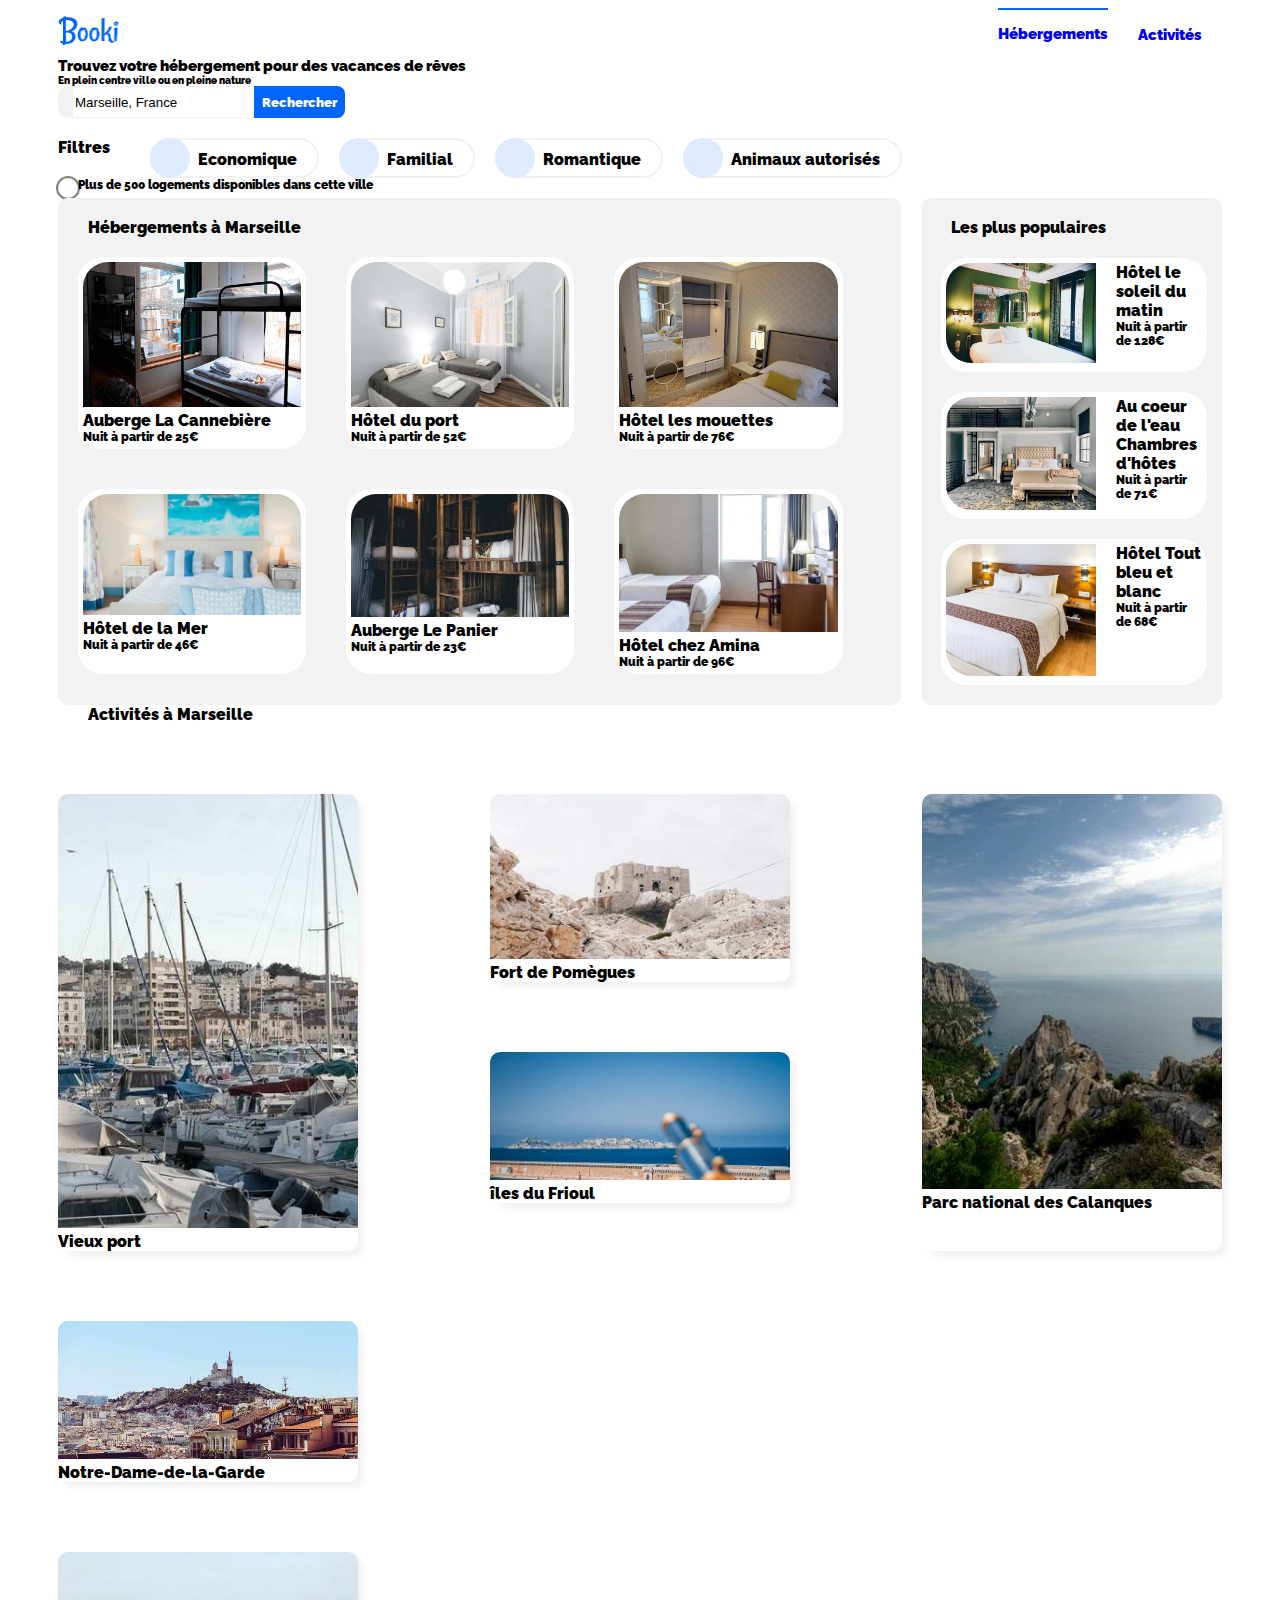
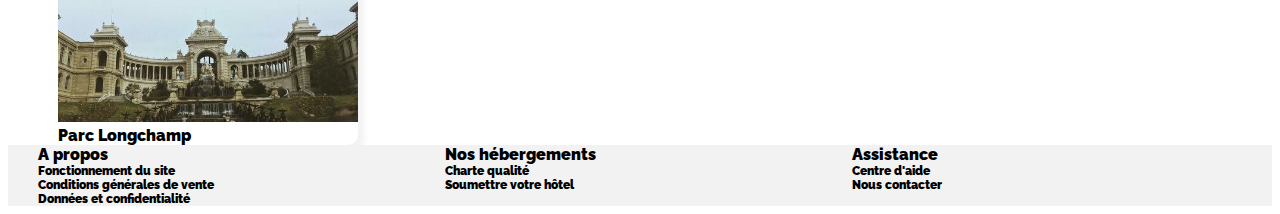
==== index.html @ ff0e2760 ":construction:" ====
<!DOCTYPE html>
<html>

<head>
    <meta name="viewport" content="width=device-width, initial-scale=1.0">

    <meta charset="utf-8" />
    <link rel="stylesheet" href="style.css" />
    <link rel="stylesheet" href="https://cdnjs.cloudflare.com/ajax/libs/font-awesome/6.1.1/css/all.min.css"
        integrity="sha512-KfkfwYDsLkIlwQp6LFnl8zNdLGxu9YAA1QvwINks4PhcElQSvqcyVLLD9aMhXd13uQjoXtEKNosOWaZqXgel0g=="
        crossorigin="anonymous" referrerpolicy="no-referrer" />
    <title>Projet Booki</title>
</head>

<body>
    <div class="sans-footer">
        <header>
            <div class="menu-1">
                <div class="logo-booki">
                    <img class="Logo" src="images/Booki.png" alt="Logo" />
                </div>
                <div class="sous-menu-1">
                    <div class="Hébergements">
                        <a class="Hébergement" href="index.html#ancre">Hébergements</a>
                    </div>
                    <div class="Activités">
                        <a class="Activité" href="index.html#ancre2">Activités</a>
                    </div>
                </div>
            </div>
            <div class="Menu-2">
                <p class="P1-Menu2">Trouvez votre hébergement pour des vacances de rêves</p>
                <p class="P2-Menu2">En plein centre ville ou en pleine nature</p>
            </div>
            <form class="menu-3" method="post">
                <i class="fa-solid fa-location-dot"></i>
                <input type="text" value="Marseille, France" />
                <input type="submit" value="Rechercher" />
            </form>
            <form class="menu-3bis" method="post">
                <i class="fa-solid fa-location-dot"></i>
                <input type="text" value="Marseille, France" />
                <i class="fa-solid fa-magnifying-glass"></i>
            </form>
            <div class="menu-4">
                <p class="menu-filtre">Filtres</p>
                <div class="les-filtres">
                <div class="filter">
                    <div class="icon">
                        <i class="fa-solid fa-money-bill-wave icone"></i>
                    </div>
                    <p class="Filtre">Economique</p>
                </div>
                <div class="filter">
                    <div class="icon">
                        <i class="fa-solid fa-child-reaching icone"></i>
                    </div>
                    <p class="Filtre">Familial</p>
                </div>
                <div class="filter">
                    <div class="icon">
                        <i class="fa-solid fa-heart icone"></i>
                    </div>
                    <p class="Filtre">Romantique</p>
                </div>
                <div class="filter">
                    <div class="icon">
                        <i class="fa-solid fa-dog icone"></i>
                    </div>
                    <p class="Filtre">Animaux autorisés</p>
                </div>
                </div>
            </div>
            <div class="menu-5">
                <i class="fa-solid fa-info"></i>
                <p>Plus de 500 logements disponibles dans cette ville</p>
            </div>
        </header>
        <section class="section-1">
            <div class="Hébergements-à-Marseille" id="ancre">
                <p class="titre-hebergement">Hébergements à Marseille</p>
                <div class="section-hotel">
                    <div class="hotel">
                        <img class="photo-hotel" src="images/marcus-loke-WQJvWU_HZFo-unsplash.jpg"
                            alt="Photo la cannebière">
                        <p>Auberge La Cannebière</p>
                        <p class="nuit">Nuit à partir de 25€</p>
                        <div class="étoiles">
                            <i class="fa-solid fa-star"></i>
                            <i class="fa-solid fa-star"></i>
                            <i class="fa-solid fa-star"></i>
                            <i class="fa-solid fa-star"></i>
                            <i class="fa-solid fa-star etoile-vide"></i>
                        </div>
                    </div>
                    <div class="hotel">
                        <img class="photo-hotel" src="images/fred-kleber-gTbaxaVLvsg-unsplash.jpg" alt="Photo du port">
                        <p>Hôtel du port</p>
                        <p class="nuit">Nuit à partir de 52€</p>
                        <div class="étoiles">
                            <i class="fa-solid fa-star"></i>
                            <i class="fa-solid fa-star"></i>
                            <i class="fa-solid fa-star"></i>
                            <i class="fa-solid fa-star"></i>
                            <i class="fa-solid fa-star"></i>
                        </div>
                    </div>
                    <div class="hotel">
                        <img class="photo-hotel" src="images/reisetopia-B8WIgxA_PFU-unsplash.jpg"
                            alt="Photo les mouettes">
                        <p>Hôtel les mouettes</p>
                        <p class="nuit">Nuit à partir de 76€</p>
                        <div class="étoiles">
                            <i class="fa-solid fa-star"></i>
                            <i class="fa-solid fa-star"></i>
                            <i class="fa-solid fa-star"></i>
                            <i class="fa-solid fa-star"></i>
                            <i class="fa-solid fa-star etoile-vide"></i>
                        </div>
                    </div>
                    <div class="hotel">
                        <img class="photo-hotel" src="images/annie-spratt-Eg1qcIitAuA-unsplash.jpg"
                            alt="Photo de la mer">
                        <p>Hôtel de la Mer</p>
                        <p class="nuit">Nuit à partir de 46€</p>
                        <div class="étoiles">
                            <i class="fa-solid fa-star"></i>
                            <i class="fa-solid fa-star"></i>
                            <i class="fa-solid fa-star"></i>
                            <i class="fa-solid fa-star etoile-vide"></i>
                            <i class="fa-solid fa-star etoile-vide"></i>
                        </div>
                    </div>
                    <div class="hotel">
                        <img class="photo-hotel" src="images/nicate-lee-kT-ZyaiwBe0-unsplash.jpg" alt="Photo Le panier">
                        <p>Auberge Le Panier</p>
                        <p class="nuit">Nuit à partir de 23€</p>
                        <div class="étoiles">
                            <i class="fa-solid fa-star"></i>
                            <i class="fa-solid fa-star"></i>
                            <i class="fa-solid fa-star"></i>
                            <i class="fa-solid fa-star"></i>
                            <i class="fa-solid fa-star etoile-vide"></i>
                        </div>
                    </div>
                    <fdiv class="hotel">
                        <img class="photo-hotel" src="images/febrian-zakaria-M6S1WvfW68A-unsplash.jpg"
                            alt="Photo chez Amina">
                        <p>Hôtel chez Amina</p>
                        <p class="nuit">Nuit à partir de 96€</p>
                        <div class="étoiles">
                            <i class="fa-solid fa-star"></i>
                            <i class="fa-solid fa-star"></i>
                            <i class="fa-solid fa-star"></i>
                            <i class="fa-solid fa-star"></i>
                            <i class="fa-solid fa-star"></i>
                        </div>
                </div>
            </div>

            <div class="Les-plus-populaires">
                <div class="texte-populaire-titre">
                    <p>Les plus populaires</p>
                    <i class="fa-solid fa-star texte"></i>
                </div>
                <div class="section-populaire">
                    <div class="hotel-populaire">
                        <div class="image-populaire">
                            <img class="photo-hotel-populaire" src="images/emile-guillemot-Bj_rcSC5XfE-unsplash.jpg"
                                alt="Photo le soleil du matin">
                        </div>
                        <div class="texte-populaire">
                            <p>Hôtel le soleil du matin</p>
                            <p class="nuit">Nuit à partir de 128€</p>
                            <div class="étoiles">
                                <i class="fa-solid fa-star"></i>
                                <i class="fa-solid fa-star"></i>
                                <i class="fa-solid fa-star"></i>
                                <i class="fa-solid fa-star"></i>
                                <i class="fa-solid fa-star"></i>
                            </div>
                        </div>
                    </div>
                    <div class="hotel-populaire">
                        <div class="image-populaire">
                            <img class="photo-hotel-populaire" src="images/aw-creative-VGs8z60yT2c-unsplash.jpg"
                                alt="Photo Au coeur de l'eau">
                        </div>
                        <div class="texte-populaire">
                            <p>Au coeur de l'eau <br /> Chambres d'hôtes</p>
                            <p class="nuit">Nuit à partir de 71€</p>
                            <div class="étoiles">
                                <i class="fa-solid fa-star"></i>
                                <i class="fa-solid fa-star"></i>
                                <i class="fa-solid fa-star"></i>
                                <i class="fa-solid fa-star"></i>
                                <i class="fa-solid fa-star etoile-vide"></i>
                            </div>
                        </div>
                    </div>
                    <div class="hotel-populaire">
                        <div class="image-populaire">
                            <img class="photo-hotel-populaire" src="images/febrian-zakaria-sjvU0THccQA-unsplash.jpg"
                                alt="Photo Tout bleu et blanc">
                        </div>
                        <div class="texte-populaire">
                            <p>Hôtel Tout bleu et blanc</p>
                            <p class="nuit">Nuit à partir de 68€</p>
                            <div class="étoiles">
                                <i class="fa-solid fa-star"></i>
                                <i class="fa-solid fa-star"></i>
                                <i class="fa-solid fa-star"></i>
                                <i class="fa-solid fa-star"></i>
                                <i class="fa-solid fa-star etoile-vide"></i>
                            </div>
                        </div>
                    </div>
                </div>
            </div>
        </section>
        <section>
            <div class="Activités-à-Marseille" id="ancre2">
                <p class="texte-activité">Activités à Marseille</p>
                <div class="container-cards">
                    <div class="Photo-activité">
                        <div class="no-version-mobile">
                        <img class="photo-activité-Marseille" src="images/reno-laithienne-QUgJhdY5Fyk-unsplash (1).jpg"
                            alt="Photo vieux port">
                        <p>Vieux port</p>
                    </div>
                    </div>
                    <div class="version-mobile">
                        <img class="photo-activité-Marseille" src="images/reno-laithienne-QUgJhdY5Fyk-unsplash rogné.jpg"
                            alt="Photo vieux port">
                        <p>Vieux port</p>
                    </div>
                    <div class="test">
                        <div class="Photo-activité">
                            <img class="photo-activité-Marseille" src="images/paul-hermann-QFTrLdQIRhI-unsplash.jpg"
                                alt="Photo fort de Pomègues">
                            <p>Fort de Pomègues</p>
                        </div>
                        <div class="Photo-activité">
                            <img class="photo-activité-Marseille" src="images/kevin-hikari-rV_Qd1l-VXg-unsplash.jpg"
                                alt="Photo îles du Frioul">
                            <p>îles du Frioul</p>
                        </div>
                    </div>
                    <div class="Photo-activité">
                        <div class="no-version-mobile">
                        <img class="photo-activité-Marseille" src="images/kilyan-sockalingum-NR8-cBCN3aI-unsplash.jpg"
                            alt="Photo Parc national des Calanques">
                        <p>Parc national des Calanques</p>
                    </div>
                    </div>
                    <div class="version-mobile">
                        <img class="photo-activité-Marseille" src="images/kilyan-sockalingum-NR8-cBCN3aI-unsplash rogné.jpg"
                            alt="Photo Parc national des Calanques">
                        <p>Parc national des Calanques</p>
                    </div>
                    <div class="test">
                        <div class="Photo-activité">
                            <img class="photo-activité-Marseille" src="images/florian-wehde-xW9e8gdotxI-unsplash.jpg"
                                alt="Photo Parc Notre dame de la garde">
                            <p>Notre-Dame-de-la-Garde</p>
                        </div>
                        <div class="Photo-activité">
                            <img class="photo-activité-Marseille" src="images/lena-paulin-wH2-EJoDcV0-unsplash.jpg"
                                alt="Photo Parc Longchamp">
                            <p>Parc Longchamp</p>
                        </div>
                    </div>
                </div>
            </div>
        </section>
    </div>
    <footer>
        <div class="à-propos">
            <p class="titre-footer">A propos</p>
            <p class="p-footer">Fonctionnement du site</p>
            <p class="p-footer">Conditions générales de vente</p>
            <p class="p-footer">Données et confidentialité</p>
        </div>
        <div class="Nos-hébergements">
            <p class="titre-footer">Nos hébergements</p>
            <p class="p-footer">Charte qualité</p>
            <p class="p-footer">Soumettre votre hôtel</p>
        </div>
        <div class="Assistance">
            <p class="titre-footer">Assistance</p>
            <p class="p-footer">Centre d'aide</p>
            <p class="p-footer">Nous contacter</p>
        </div>
    </footer>
</body>

</html>
---- style.css ----
@font-face {
    font-family: 'Raleway-Black';
    src: url('fonts/Raleway-Black.ttf');
}

p {
    font-family: 'Raleway-Black';
    margin: 0;
}

a {
    font-family: 'Raleway-Black';
}

body {
    width: auto;
}
.sans-footer
{
    margin-left: 50px;
    margin-right: 50px;
}

.menu-1 {
    display: flex;
    justify-content: space-between;
}
.sous-menu-1
{
    display: flex;
    justify-content: space-between;
}

.Logo {
    width: 95px;
    height: 45px;
}

.Activités {
    font-size: 15px;
    padding-top: 18px;
    margin-right: 20px;
    text-decoration: none;
}
.Activité {
    text-decoration: none;
}

.Activités:hover {

    border-top: 2px #0065FC solid;
}

.Hébergements {
    font-size: 15px;
    color: #0065FC;
    padding-top: 15px;
    border-top: 2px #0065FC solid;
    margin-right: 30px;
    text-decoration: none;
}
.Hébergement {
    text-decoration: none;
}
.P1-Menu2 {
    font-size: 15px;
}

.P2-Menu2 {
    font-size: 10px;
}

.menu-3 {
    display: flex;
    max-width: 450px;
    margin-bottom: 20px;
}

.menu-3 input[type=submit] {
    font-family: 'Raleway-Black';
    background-color: #0065FC;
    border-bottom-right-radius: 8px;
    border-top-right-radius: 8px;
    border: none;
    padding: 0.5rem;
    color: white;
}

.menu-3 input[type=text] {
    border-left: none;
    border-right: none;
    border-top: 1px solid #F2F2F2;
    border-bottom: 1px solid #F2F2F2;
}

.menu-3 input[type=text]:focus-visible {
    outline: none;
}

.menu-3bis {
    display: none;
}

.fa-solid.fa-location-dot {
    background-color: #F2F2F2;
    padding: 3px;
    padding-top: 8px;
    padding-left: 10px;
    padding-right: 5px;
    border-top-left-radius: 10px;
    border-bottom-left-radius: 10px;
}

.fa-solid.fa-circle-info {
    padding-top: 8px;
    padding-right: 5px;
}

.menu-4 {
    display: flex;
}
.les-filtres {
    display: flex;
}
.fa-solid.icone {
    background-color: #DEEBFF;
    color: #0065FC;
}

.filter{
    display : flex;
    margin-left: 20px;
    padding-right: 10px;
    border-radius: 30px;
    border: 2px #F2F2F2 solid;
    height: 36px;
}
.icon {
    display: flex;
    background-color: #DEEBFF;
    border-radius: 100%;
    width: 40px;
    height: 40px;
    justify-content: center;
    align-items: center;
    margin: -2px;
}

.filter > p {
    padding: 10px;

}

.filter:hover {
    background-color: #F2F2F2;
}

.menu-filtre {
    margin-right: 20px;
}

.menu-5 {
    display: flex;
    font-size: 12px;
}
.fa-solid.fa-info
{
    display: flex;
    background-color: white;
    border-radius: 100%;
    width: 20px;
    height: 20px;
    justify-content: center;
    align-items: center;
    margin: -2px;
    color: #0065FC;
    border : 2px grey solid;
}
.section-1 {
    display: flex;
    flex-wrap: nowrap;
}

.Hébergements-à-Marseille {
    border-radius: 10px;
    margin-right: 20px;
    background-color: #F2F2F2;
    
}

.titre-hebergement {
    padding-left: 30px;
    padding-top: 20px;
}

.Les-plus-populaires {
    border-radius: 10px;
    background-color: #F2F2F2;
    

}

.hotel {
    border-radius: 25px;
    background-color: white;
    margin: 20px;
    padding: 5px;
    width: calc(33% - 60px);
}

.hotel:active {
    background-color: #0065FC;
}

.photo-hotel {
    width: 100%;
    border-top-left-radius: 25px;
    border-top-right-radius: 25px;
}

.photo-hotel-populaire {
    width: 150px;
    margin-right: 20px;
    border-top-left-radius: 25px;
    border-bottom-left-radius: 25px;
}

.fa-solid.fa-star.texte {
    color: black;
    margin-left: 100px;
    margin-top: 20px;
}

.texte-populaire-titre {
    display: flex;
    margin-left: 30px;
    margin-top: 20px;

}

.nuit {
    font-size: 12px;
}

.étoiles {
    display: flex;
}

.Logo-étoile {
    height: 15px;
}

.section-hotel {
    display: flex;
    flex-wrap: wrap;
}

.hotel-populaire {
    display: flex;
    border-radius: 25px;
    background-color: white;
    margin: 20px;
    padding: 5px;
    width: 85%;
}

.hotel-populaire:active {
    background-color: #0065FC;
}

.Photo-activité {
    border-radius: 10px;
    background-color: white;
    max-width: 300px;
    box-shadow: 6px 6px 6px #F2F2F2;
    margin-top: 70px;
}

.container-cards {
    display: flex;
    flex-wrap: wrap;
    justify-content: space-between;
}

.test {
    display: flex;
    flex-direction: column;
}

.Photo-activité:active {
    background-color: #0065FC;
}

.photo-activité-Marseille {
    max-width: 300px;
    border-top-left-radius: 10px;
    border-top-right-radius: 10px;
}

.texte-activité {
    margin-left: 30px;
}
.version-mobile {
    display: none;
}
footer {
    padding-left: 30px;
    display: flex;
    background-color: #F2F2F2;
}

.à-propos {
    width: 33%;
}

.Nos-hébergements {
    width: 33%;
}

.Assistance {
    width: 33%;
}

.p-footer {
    font-size: 12px;
}

.fa-solid.fa-star {
    color: #0065FC;
}

.fa-solid.fa-star.etoile-vide {
    color: #F2F2F2;
}

@media screen and (max-width: 800px) {
    .menu-1 {
        display: flex;
        flex-wrap: wrap;
    }

    .menu-3 {
        display: none;
    }

    .menu-3bis {
        display: flex;
        max-width: 450px;
    }
    .hotel {
        width: 80%;
    }

    .fa-solid.fa-magnifying-glass {
        background-color: #0065FC;
        color: white;
        padding: 10px;
        border-top-right-radius: 5px;
        border-bottom-right-radius: 5px;
        height: 15px;
    }
    .menu-3bis input[type=submit] {
        font-family: 'Raleway-Black';
        background-color: #0065FC;
        border-bottom-right-radius: 8px;
        border-top-right-radius: 8px;
        border: none;
        padding: 0.5rem;
        color: white;
    }
    
    .menu-3bis input[type=text] {
        border-left: none;
        border-right: none;
        border-top: 1px solid #F2F2F2;
        border-bottom: 1px solid #F2F2F2;
    }
    
    .menu-3bis input[type=text]:focus-visible {
        outline: none;
    }
    .menu-3bis {
        margin-left: 50px;
    }
    .menu-4 {
        display: flex;
        flex-wrap: wrap;
    }

    .section-1 {
        display: flex;
        flex-wrap: wrap;
        flex-direction: column-reverse;
    }
    .section-hotel {
        display: flex;
        flex-direction: column;
        flex-wrap: wrap;
    }

    .Activités-à-Marseille {
        display: flex;
        flex-direction: column;
    }

    .photo-activité-Marseille {
        width: 100%
        
    }
    .sans-footer {
        margin: 0;
    }
    .Activités {
        font-size: 15px;
        padding-top: 18px;
        border-bottom: #F2F2F2 solid;
        text-decoration: none;
    }
    
    .Activités:hover {
    
        border-bottom: solid;
        border-top: none;
    }
    
    .Hébergements {
        font-size: 15px;
        color: #0065FC;
        padding-top: 15px;
        border-top: none;
        border-bottom: solid;
        text-decoration: none;
        
    }
    .sous-menu-1
    {
        display: flex;
        justify-content: space-between;
    }
    .logo-booki {
        margin-left: calc(50% - 47px);
    }
    .P1-Menu2 {
        margin-top: 15px;
    }
    .P2-Menu2 {
        margin-top: 10px;
        margin-bottom: 10px;
    }
    .menu-4 {
        display: flex;
        flex-direction: column;
    }
    .les-filtres {
        display: flex;
        flex-wrap: wrap;
    }
    footer {
        display: flex;
        flex-direction: column;
    }
    .p-footer {
        margin: 10px;
    }
    .menu-5 {
        margin-top: 10px;
        margin-bottom: 10px;
    }
    .version-mobile {
        display: flex;
        max-width: 300px;
        border-top-left-radius: 10px;
        border-top-right-radius: 10px;
        border-radius: 10px;
        background-color: white;
        max-width: 300px;
        box-shadow: 6px 6px 6px #F2F2F2;
        margin-top: 70px;
    }
    .container-cards {
        display: flex;
        flex-wrap: wrap;
        justify-content: space-between;
    }
    .no-version-mobile {
        display: none;
    }
}
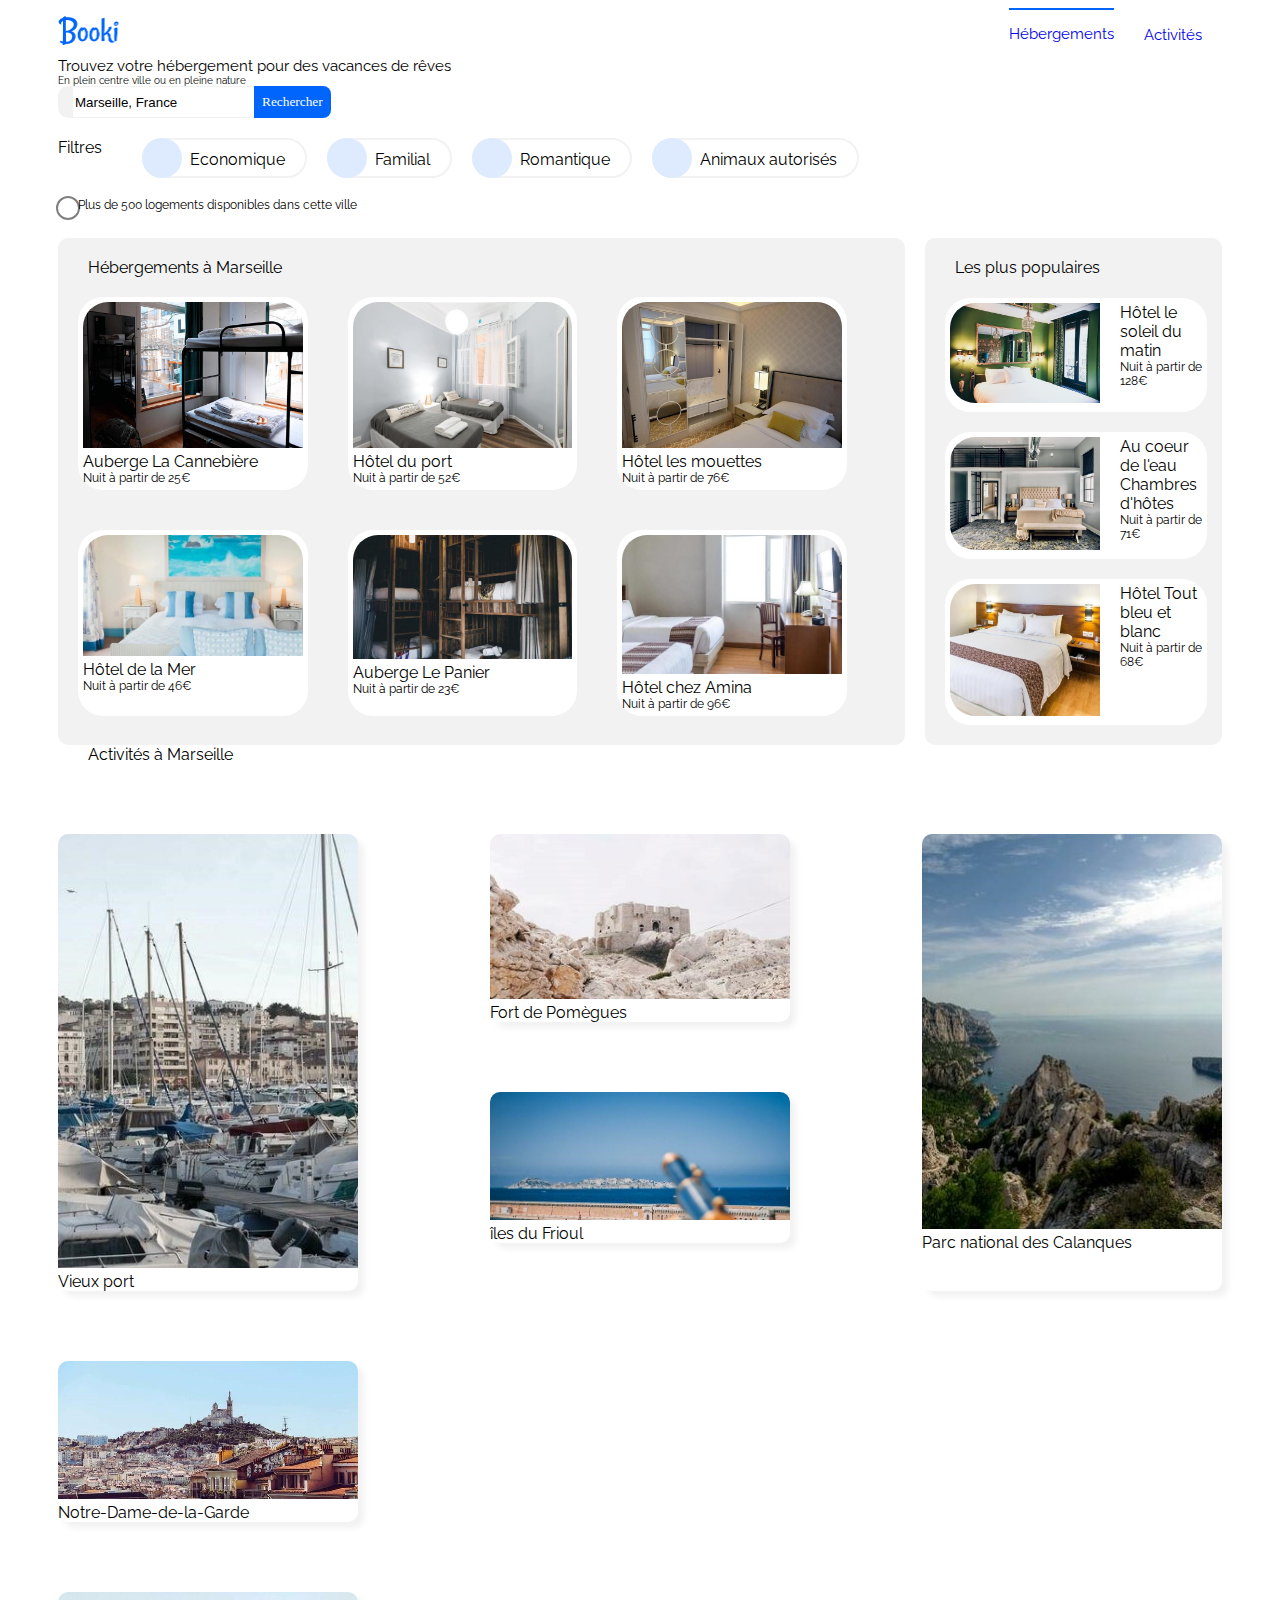
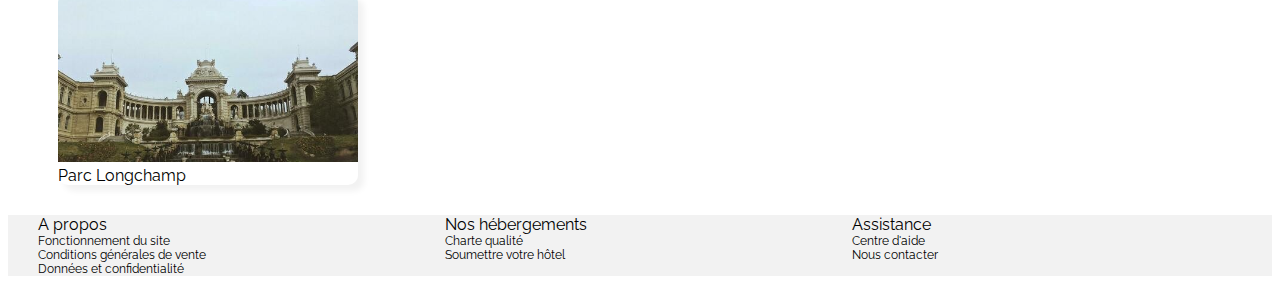
==== commit 28b1aa1b: ":bug:" ====
--- a/index.html
+++ b/index.html
@@ -5,6 +5,9 @@
     <meta name="viewport" content="width=device-width, initial-scale=1.0">
 
     <meta charset="utf-8" />
+    <link rel="preconnect" href="https://fonts.googleapis.com">
+    <link rel="preconnect" href="https://fonts.gstatic.com" crossorigin>
+    <link href="https://fonts.googleapis.com/css2?family=Raleway:wght@300;400;600;700&display=swap" rel="stylesheet">
     <link rel="stylesheet" href="style.css" />
     <link rel="stylesheet" href="https://cdnjs.cloudflare.com/ajax/libs/font-awesome/6.1.1/css/all.min.css"
         integrity="sha512-KfkfwYDsLkIlwQp6LFnl8zNdLGxu9YAA1QvwINks4PhcElQSvqcyVLLD9aMhXd13uQjoXtEKNosOWaZqXgel0g=="
@@ -45,30 +48,30 @@
             <div class="menu-4">
                 <p class="menu-filtre">Filtres</p>
                 <div class="les-filtres">
-                <div class="filter">
-                    <div class="icon">
-                        <i class="fa-solid fa-money-bill-wave icone"></i>
-                    </div>
-                    <p class="Filtre">Economique</p>
-                </div>
-                <div class="filter">
-                    <div class="icon">
-                        <i class="fa-solid fa-child-reaching icone"></i>
-                    </div>
-                    <p class="Filtre">Familial</p>
-                </div>
-                <div class="filter">
-                    <div class="icon">
-                        <i class="fa-solid fa-heart icone"></i>
-                    </div>
-                    <p class="Filtre">Romantique</p>
-                </div>
-                <div class="filter">
-                    <div class="icon">
-                        <i class="fa-solid fa-dog icone"></i>
-                    </div>
-                    <p class="Filtre">Animaux autorisés</p>
-                </div>
+                    <div class="filter">
+                        <div class="icon">
+                            <i class="fa-solid fa-money-bill-wave icone"></i>
+                        </div>
+                        <p class="Filtre">Economique</p>
+                    </div>
+                    <div class="filter">
+                        <div class="icon">
+                            <i class="fa-solid fa-child-reaching icone"></i>
+                        </div>
+                        <p class="Filtre">Familial</p>
+                    </div>
+                    <div class="filter">
+                        <div class="icon">
+                            <i class="fa-solid fa-heart icone"></i>
+                        </div>
+                        <p class="Filtre">Romantique</p>
+                    </div>
+                    <div class="filter">
+                        <div class="icon">
+                            <i class="fa-solid fa-dog icone"></i>
+                        </div>
+                        <p class="Filtre">Animaux autorisés</p>
+                    </div>
                 </div>
             </div>
             <div class="menu-5">
@@ -222,16 +225,14 @@
             <div class="Activités-à-Marseille" id="ancre2">
                 <p class="texte-activité">Activités à Marseille</p>
                 <div class="container-cards">
-                    <div class="Photo-activité">
-                        <div class="no-version-mobile">
+                    <div class="Photo-activité no-version-mobile">
                         <img class="photo-activité-Marseille" src="images/reno-laithienne-QUgJhdY5Fyk-unsplash (1).jpg"
                             alt="Photo vieux port">
                         <p>Vieux port</p>
                     </div>
-                    </div>
-                    <div class="version-mobile">
-                        <img class="photo-activité-Marseille" src="images/reno-laithienne-QUgJhdY5Fyk-unsplash rogné.jpg"
-                            alt="Photo vieux port">
+                    <div class="Photo-activité version-mobile">
+                        <img class="photo-activité-Marseille"
+                            src="images/reno-laithienne-QUgJhdY5Fyk-unsplash rogné.jpg" alt="Photo vieux port">
                         <p>Vieux port</p>
                     </div>
                     <div class="test">
@@ -246,15 +247,14 @@
                             <p>îles du Frioul</p>
                         </div>
                     </div>
-                    <div class="Photo-activité">
-                        <div class="no-version-mobile">
+                    <div class="Photo-activité no-version-mobile">
                         <img class="photo-activité-Marseille" src="images/kilyan-sockalingum-NR8-cBCN3aI-unsplash.jpg"
                             alt="Photo Parc national des Calanques">
                         <p>Parc national des Calanques</p>
                     </div>
-                    </div>
-                    <div class="version-mobile">
-                        <img class="photo-activité-Marseille" src="images/kilyan-sockalingum-NR8-cBCN3aI-unsplash rogné.jpg"
+                    <div class="Photo-activité version-mobile">
+                        <img class="photo-activité-Marseille"
+                            src="images/kilyan-sockalingum-NR8-cBCN3aI-unsplash rogné.jpg"
                             alt="Photo Parc national des Calanques">
                         <p>Parc national des Calanques</p>
                     </div>
--- a/style.css
+++ b/style.css
@@ -1,15 +1,11 @@
-@font-face {
-    font-family: 'Raleway-Black';
-    src: url('fonts/Raleway-Black.ttf');
-}
 
 p {
-    font-family: 'Raleway-Black';
+    font-family: 'Raleway', sans-serif;
     margin: 0;
 }
 
 a {
-    font-family: 'Raleway-Black';
+    font-family: 'Raleway', sans-serif;
 }
 
 body {
@@ -162,6 +158,8 @@
 .menu-5 {
     display: flex;
     font-size: 12px;
+    margin-bottom: 20px;
+    margin-top: 20px;
 }
 .fa-solid.fa-info
 {
@@ -280,6 +278,7 @@
     display: flex;
     flex-wrap: wrap;
     justify-content: space-between;
+    margin-bottom: 30px;
 }
 
 .test {
@@ -300,7 +299,7 @@
 .texte-activité {
     margin-left: 30px;
 }
-.version-mobile {
+.Photo-activité.version-mobile {
     display: none;
 }
 footer {
@@ -466,21 +465,8 @@
         margin-top: 10px;
         margin-bottom: 10px;
     }
-    .version-mobile {
-        display: flex;
-        max-width: 300px;
-        border-top-left-radius: 10px;
-        border-top-right-radius: 10px;
-        border-radius: 10px;
-        background-color: white;
-        max-width: 300px;
-        box-shadow: 6px 6px 6px #F2F2F2;
-        margin-top: 70px;
-    }
-    .container-cards {
-        display: flex;
-        flex-wrap: wrap;
-        justify-content: space-between;
+    .Photo-activité.version-mobile {
+        display: flex;
     }
     .no-version-mobile {
         display: none;
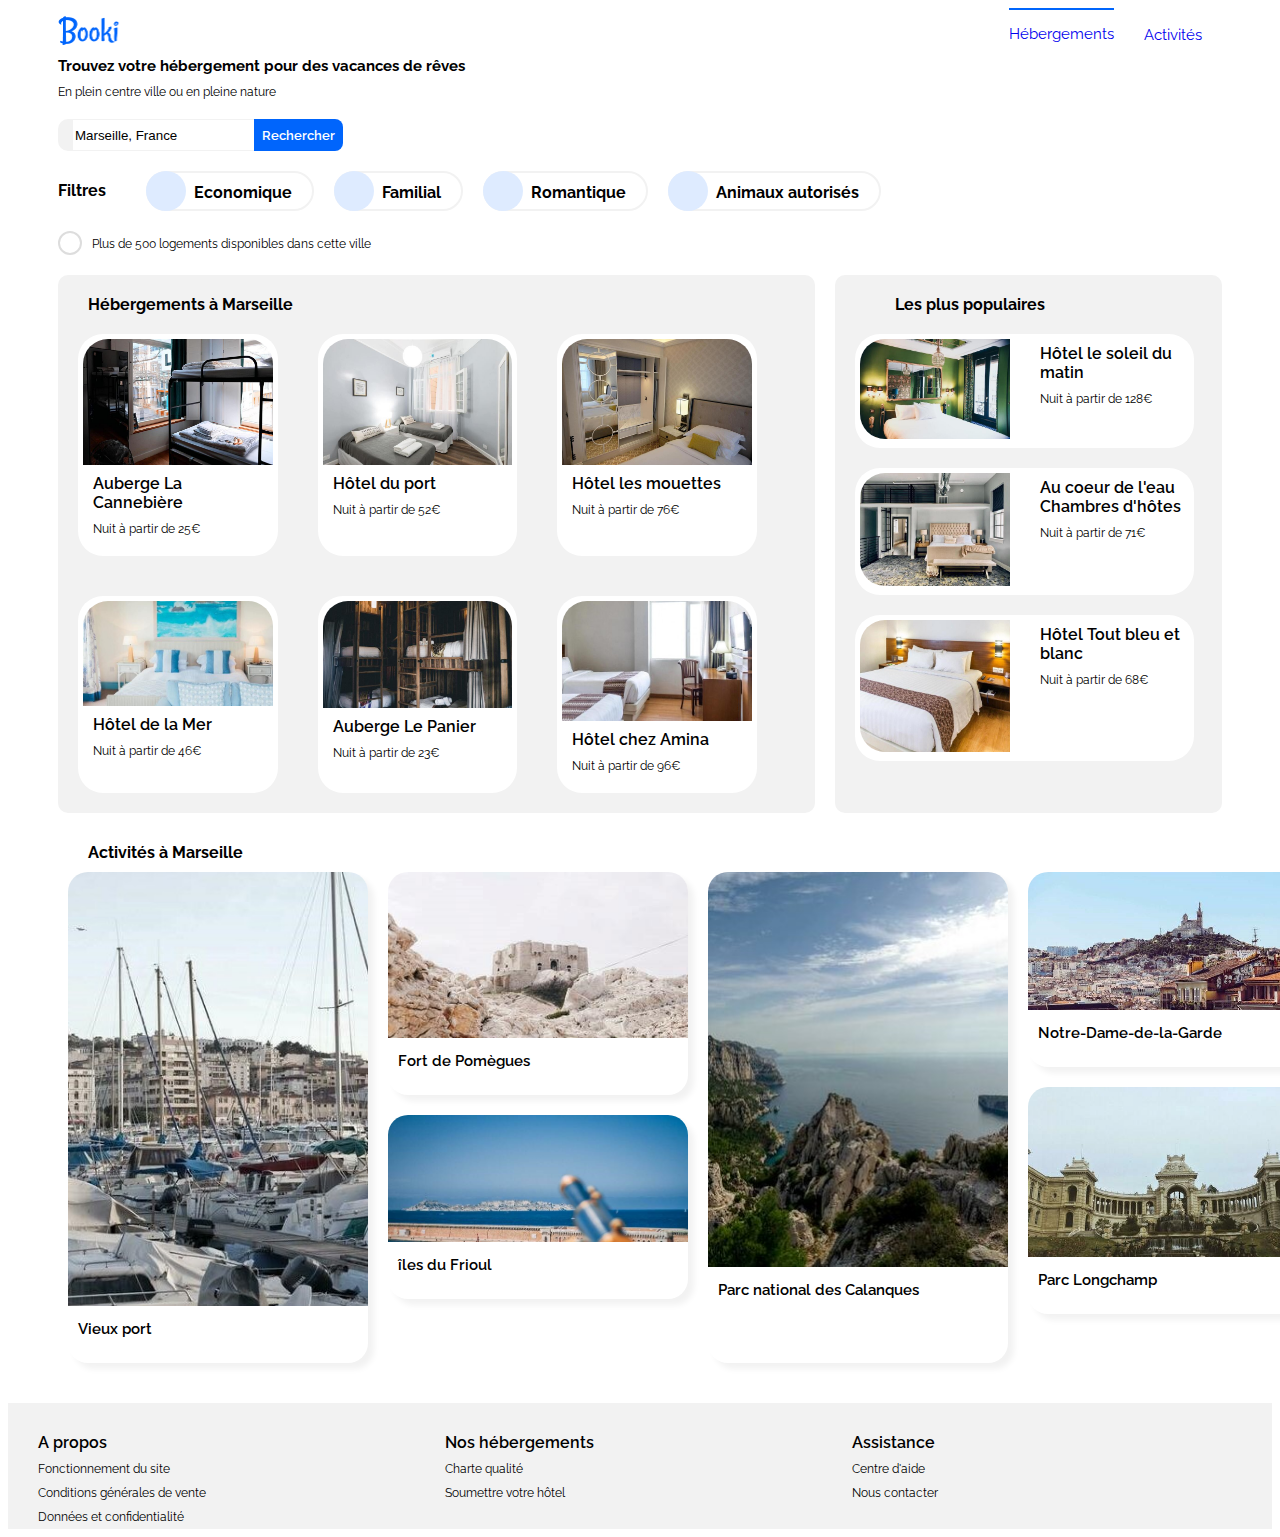
==== commit 510f46a3: ":lipstick:" ====
--- a/index.html
+++ b/index.html
@@ -86,7 +86,7 @@
                     <div class="hotel">
                         <img class="photo-hotel" src="images/marcus-loke-WQJvWU_HZFo-unsplash.jpg"
                             alt="Photo la cannebière">
-                        <p>Auberge La Cannebière</p>
+                        <p class="titre-hotel">Auberge La Cannebière</p>
                         <p class="nuit">Nuit à partir de 25€</p>
                         <div class="étoiles">
                             <i class="fa-solid fa-star"></i>
@@ -98,7 +98,7 @@
                     </div>
                     <div class="hotel">
                         <img class="photo-hotel" src="images/fred-kleber-gTbaxaVLvsg-unsplash.jpg" alt="Photo du port">
-                        <p>Hôtel du port</p>
+                        <p class="titre-hotel">Hôtel du port</p>
                         <p class="nuit">Nuit à partir de 52€</p>
                         <div class="étoiles">
                             <i class="fa-solid fa-star"></i>
@@ -111,7 +111,7 @@
                     <div class="hotel">
                         <img class="photo-hotel" src="images/reisetopia-B8WIgxA_PFU-unsplash.jpg"
                             alt="Photo les mouettes">
-                        <p>Hôtel les mouettes</p>
+                        <p class="titre-hotel">Hôtel les mouettes</p>
                         <p class="nuit">Nuit à partir de 76€</p>
                         <div class="étoiles">
                             <i class="fa-solid fa-star"></i>
@@ -124,7 +124,7 @@
                     <div class="hotel">
                         <img class="photo-hotel" src="images/annie-spratt-Eg1qcIitAuA-unsplash.jpg"
                             alt="Photo de la mer">
-                        <p>Hôtel de la Mer</p>
+                        <p class="titre-hotel">Hôtel de la Mer</p>
                         <p class="nuit">Nuit à partir de 46€</p>
                         <div class="étoiles">
                             <i class="fa-solid fa-star"></i>
@@ -136,7 +136,7 @@
                     </div>
                     <div class="hotel">
                         <img class="photo-hotel" src="images/nicate-lee-kT-ZyaiwBe0-unsplash.jpg" alt="Photo Le panier">
-                        <p>Auberge Le Panier</p>
+                        <p class="titre-hotel">Auberge Le Panier</p>
                         <p class="nuit">Nuit à partir de 23€</p>
                         <div class="étoiles">
                             <i class="fa-solid fa-star"></i>
@@ -149,7 +149,7 @@
                     <fdiv class="hotel">
                         <img class="photo-hotel" src="images/febrian-zakaria-M6S1WvfW68A-unsplash.jpg"
                             alt="Photo chez Amina">
-                        <p>Hôtel chez Amina</p>
+                        <p class="titre-hotel">Hôtel chez Amina</p>
                         <p class="nuit">Nuit à partir de 96€</p>
                         <div class="étoiles">
                             <i class="fa-solid fa-star"></i>
@@ -163,7 +163,7 @@
 
             <div class="Les-plus-populaires">
                 <div class="texte-populaire-titre">
-                    <p>Les plus populaires</p>
+                    <p class="titre-populaire">Les plus populaires</p>
                     <i class="fa-solid fa-star texte"></i>
                 </div>
                 <div class="section-populaire">
@@ -173,7 +173,7 @@
                                 alt="Photo le soleil du matin">
                         </div>
                         <div class="texte-populaire">
-                            <p>Hôtel le soleil du matin</p>
+                            <p class="titre-hotel">Hôtel le soleil du matin</p>
                             <p class="nuit">Nuit à partir de 128€</p>
                             <div class="étoiles">
                                 <i class="fa-solid fa-star"></i>
@@ -190,7 +190,7 @@
                                 alt="Photo Au coeur de l'eau">
                         </div>
                         <div class="texte-populaire">
-                            <p>Au coeur de l'eau <br /> Chambres d'hôtes</p>
+                            <p class="titre-hotel">Au coeur de l'eau <br /> Chambres d'hôtes</p>
                             <p class="nuit">Nuit à partir de 71€</p>
                             <div class="étoiles">
                                 <i class="fa-solid fa-star"></i>
@@ -207,7 +207,7 @@
                                 alt="Photo Tout bleu et blanc">
                         </div>
                         <div class="texte-populaire">
-                            <p>Hôtel Tout bleu et blanc</p>
+                            <p class="titre-hotel">Hôtel Tout bleu et blanc</p>
                             <p class="nuit">Nuit à partir de 68€</p>
                             <div class="étoiles">
                                 <i class="fa-solid fa-star"></i>
@@ -222,52 +222,53 @@
             </div>
         </section>
         <section>
+            <p class="afficher">Afficher plus</p>
             <div class="Activités-à-Marseille" id="ancre2">
                 <p class="texte-activité">Activités à Marseille</p>
                 <div class="container-cards">
                     <div class="Photo-activité no-version-mobile">
                         <img class="photo-activité-Marseille" src="images/reno-laithienne-QUgJhdY5Fyk-unsplash (1).jpg"
                             alt="Photo vieux port">
-                        <p>Vieux port</p>
+                        <p class="titre-activité">Vieux port</p>
                     </div>
                     <div class="Photo-activité version-mobile">
                         <img class="photo-activité-Marseille"
                             src="images/reno-laithienne-QUgJhdY5Fyk-unsplash rogné.jpg" alt="Photo vieux port">
-                        <p>Vieux port</p>
+                        <p class="titre-activité">Vieux port</p>
                     </div>
                     <div class="test">
                         <div class="Photo-activité">
                             <img class="photo-activité-Marseille" src="images/paul-hermann-QFTrLdQIRhI-unsplash.jpg"
                                 alt="Photo fort de Pomègues">
-                            <p>Fort de Pomègues</p>
+                            <p class="titre-activité">Fort de Pomègues</p>
                         </div>
                         <div class="Photo-activité">
                             <img class="photo-activité-Marseille" src="images/kevin-hikari-rV_Qd1l-VXg-unsplash.jpg"
                                 alt="Photo îles du Frioul">
-                            <p>îles du Frioul</p>
+                            <p class="titre-activité">îles du Frioul</p>
                         </div>
                     </div>
                     <div class="Photo-activité no-version-mobile">
                         <img class="photo-activité-Marseille" src="images/kilyan-sockalingum-NR8-cBCN3aI-unsplash.jpg"
                             alt="Photo Parc national des Calanques">
-                        <p>Parc national des Calanques</p>
+                        <p class="titre-activité">Parc national des Calanques</p>
                     </div>
                     <div class="Photo-activité version-mobile">
                         <img class="photo-activité-Marseille"
                             src="images/kilyan-sockalingum-NR8-cBCN3aI-unsplash rogné.jpg"
                             alt="Photo Parc national des Calanques">
-                        <p>Parc national des Calanques</p>
+                        <p class="titre-activité">Parc national des Calanques</p>
                     </div>
                     <div class="test">
                         <div class="Photo-activité">
                             <img class="photo-activité-Marseille" src="images/florian-wehde-xW9e8gdotxI-unsplash.jpg"
                                 alt="Photo Parc Notre dame de la garde">
-                            <p>Notre-Dame-de-la-Garde</p>
+                            <p class="titre-activité">Notre-Dame-de-la-Garde</p>
                         </div>
                         <div class="Photo-activité">
                             <img class="photo-activité-Marseille" src="images/lena-paulin-wH2-EJoDcV0-unsplash.jpg"
                                 alt="Photo Parc Longchamp">
-                            <p>Parc Longchamp</p>
+                            <p class="titre-activité">Parc Longchamp</p>
                         </div>
                     </div>
                 </div>
@@ -277,19 +278,19 @@
     <footer>
         <div class="à-propos">
             <p class="titre-footer">A propos</p>
-            <p class="p-footer">Fonctionnement du site</p>
-            <p class="p-footer">Conditions générales de vente</p>
-            <p class="p-footer">Données et confidentialité</p>
+            <a href="page2.html" class="p-footer">Fonctionnement du site</a>
+            <a href="page2.html" class="p-footer">Conditions générales de vente</a>
+            <a href="page2.html" class="p-footer">Données et confidentialité</a>
         </div>
         <div class="Nos-hébergements">
             <p class="titre-footer">Nos hébergements</p>
-            <p class="p-footer">Charte qualité</p>
-            <p class="p-footer">Soumettre votre hôtel</p>
+            <a href="page2.html" class="p-footer">Charte qualité</a>
+            <a href="page2.html" class="p-footer">Soumettre votre hôtel</a>
         </div>
         <div class="Assistance">
             <p class="titre-footer">Assistance</p>
-            <p class="p-footer">Centre d'aide</p>
-            <p class="p-footer">Nous contacter</p>
+            <a href="page2.html" class="p-footer">Centre d'aide</a>
+            <a href="page2.html" class="p-footer">Nous contacter</a>
         </div>
     </footer>
 </body>
--- a/style.css
+++ b/style.css
@@ -60,10 +60,13 @@
 }
 .P1-Menu2 {
     font-size: 15px;
+    font-weight:700;
 }
 
 .P2-Menu2 {
-    font-size: 10px;
+    font-size: 12px;
+    margin-top: 10px;
+    margin-bottom: 20px;
 }
 
 .menu-3 {
@@ -73,7 +76,8 @@
 }
 
 .menu-3 input[type=submit] {
-    font-family: 'Raleway-Black';
+    font-family: 'Raleway', sans-serif;
+    font-weight:600;
     background-color: #0065FC;
     border-bottom-right-radius: 8px;
     border-top-right-radius: 8px;
@@ -114,6 +118,7 @@
 
 .menu-4 {
     display: flex;
+    font-weight: 700;
 }
 .les-filtres {
     display: flex;
@@ -153,6 +158,7 @@
 
 .menu-filtre {
     margin-right: 20px;
+    margin-top: 10px;
 }
 
 .menu-5 {
@@ -170,9 +176,12 @@
     height: 20px;
     justify-content: center;
     align-items: center;
-    margin: -2px;
     color: #0065FC;
-    border : 2px grey solid;
+    border : 2px rgb(221, 221, 221) solid;
+    margin-right: 10px;
+}
+.menu-5 > p {
+    margin-top: 6px;
 }
 .section-1 {
     display: flex;
@@ -180,6 +189,7 @@
 }
 
 .Hébergements-à-Marseille {
+    width: 70%;
     border-radius: 10px;
     margin-right: 20px;
     background-color: #F2F2F2;
@@ -189,8 +199,19 @@
 .titre-hebergement {
     padding-left: 30px;
     padding-top: 20px;
-}
-
+    font-weight: 700;
+}
+.titre-populaire {
+    padding-left: 30px;
+    font-weight: 700;
+}
+.titre-hotel
+{
+    font-weight: 600;
+    padding-left: 10px;
+    padding-top: 5px;
+    padding-bottom: 5px;
+}
 .Les-plus-populaires {
     border-radius: 10px;
     background-color: #F2F2F2;
@@ -226,7 +247,6 @@
 .fa-solid.fa-star.texte {
     color: black;
     margin-left: 100px;
-    margin-top: 20px;
 }
 
 .texte-populaire-titre {
@@ -238,10 +258,17 @@
 
 .nuit {
     font-size: 12px;
+    padding-left: 10px;
+    padding-top: 5px;
+    padding-bottom: 5px;
+    
 }
 
 .étoiles {
     display: flex;
+    padding-left: 10px;
+    padding-top: 5px;
+    padding-bottom: 5px;
 }
 
 .Logo-étoile {
@@ -267,20 +294,24 @@
 }
 
 .Photo-activité {
-    border-radius: 10px;
+    border-radius: 20px;
     background-color: white;
     max-width: 300px;
     box-shadow: 6px 6px 6px #F2F2F2;
-    margin-top: 70px;
+    margin : 10px;
+    padding-bottom: 15px;
 }
 
 .container-cards {
     display: flex;
-    flex-wrap: wrap;
     justify-content: space-between;
     margin-bottom: 30px;
 }
-
+.titre-activité {
+    font-size: 15px;
+    padding: 10px;
+    font-weight: 600;
+}
 .test {
     display: flex;
     flex-direction: column;
@@ -292,12 +323,14 @@
 
 .photo-activité-Marseille {
     max-width: 300px;
-    border-top-left-radius: 10px;
-    border-top-right-radius: 10px;
+    border-top-left-radius: 20px;
+    border-top-right-radius: 20px;
 }
 
 .texte-activité {
     margin-left: 30px;
+    margin-top: 30px;
+    font-weight: 700;
 }
 .Photo-activité.version-mobile {
     display: none;
@@ -307,37 +340,64 @@
     display: flex;
     background-color: #F2F2F2;
 }
-
+.titre-footer {
+    font-weight: 600;
+    padding-top: 30px;
+    padding-bottom: 5px;
+}
+.p-footer {
+    padding-top: 5px;
+    padding-bottom: 5px;
+    text-decoration: none;
+    font-size: 12px;
+    color: black;
+}
 .à-propos {
+    display: flex;
+    flex-direction: column;
     width: 33%;
 }
 
 .Nos-hébergements {
+    display: flex;
+    flex-direction: column;
     width: 33%;
 }
 
 .Assistance {
+    display: flex;
+    flex-direction: column;
     width: 33%;
-}
-
-.p-footer {
-    font-size: 12px;
 }
 
 .fa-solid.fa-star {
     color: #0065FC;
+    font-size: 12px;
 }
 
 .fa-solid.fa-star.etoile-vide {
     color: #F2F2F2;
 }
+.afficher {
+    display: none;
+}
 
 @media screen and (max-width: 800px) {
     .menu-1 {
         display: flex;
         flex-wrap: wrap;
     }
-
+    .P1-Menu2 {
+        font-size: 25px;
+        font-weight:700;
+        margin-top: 15px;
+    }
+    
+    .P2-Menu2 {
+        font-size: 20px;
+        margin-top: 10px;
+        margin-bottom: 10px;
+    }
     .menu-3 {
         display: none;
     }
@@ -421,7 +481,11 @@
         border-bottom: solid;
         border-top: none;
     }
-    
+    .Hébergements-à-Marseille {
+        background-color: white;
+        width: 100%;
+        margin-left: 10px;
+    }
     .Hébergements {
         font-size: 15px;
         color: #0065FC;
@@ -431,6 +495,14 @@
         text-decoration: none;
         
     }
+    .titre-hebergement {
+        font-size: 22px;
+        font-weight: 900;
+    }
+    .titre-populaire {
+        font-size: 22px;
+        font-weight: 900;
+    }
     .sous-menu-1
     {
         display: flex;
@@ -438,13 +510,6 @@
     }
     .logo-booki {
         margin-left: calc(50% - 47px);
-    }
-    .P1-Menu2 {
-        margin-top: 15px;
-    }
-    .P2-Menu2 {
-        margin-top: 10px;
-        margin-bottom: 10px;
     }
     .menu-4 {
         display: flex;
@@ -465,10 +530,54 @@
         margin-top: 10px;
         margin-bottom: 10px;
     }
-    .Photo-activité.version-mobile {
-        display: flex;
-    }
     .no-version-mobile {
         display: none;
     }
-}+    .Photo-activité.version-mobile {
+        display: flex;
+        flex-direction: column;
+    }
+    .container-cards {
+        display: flex;
+        flex-direction: column;
+        align-items: center;
+    }
+    .fa-solid.fa-star.texte {
+    font-size: 20px;
+    margin-left: 50px;
+    }
+    .afficher {
+        display: block;
+        font-weight: 600;
+        padding-left: 35px;
+    }
+    .texte-activité {
+        margin-left: 10px;
+        font-size: 22px;
+    }
+    .à-propos {
+        width: 100%;
+    }
+    
+    .Nos-hébergements {
+        width: 100%;
+    }
+    
+    .Assistance {
+        width: 100%;
+    }
+    .titre-footer {
+        font-size: 22px;
+        font-weight: 600;
+        padding-top: 30px;
+        padding-bottom: 5px;
+    }
+    .p-footer {
+        font-size: 18px;
+        padding-top: 5px;
+        padding-bottom: 5px;
+    }
+    .Les-plus-populaires {
+        width: 100%;
+    }
+    }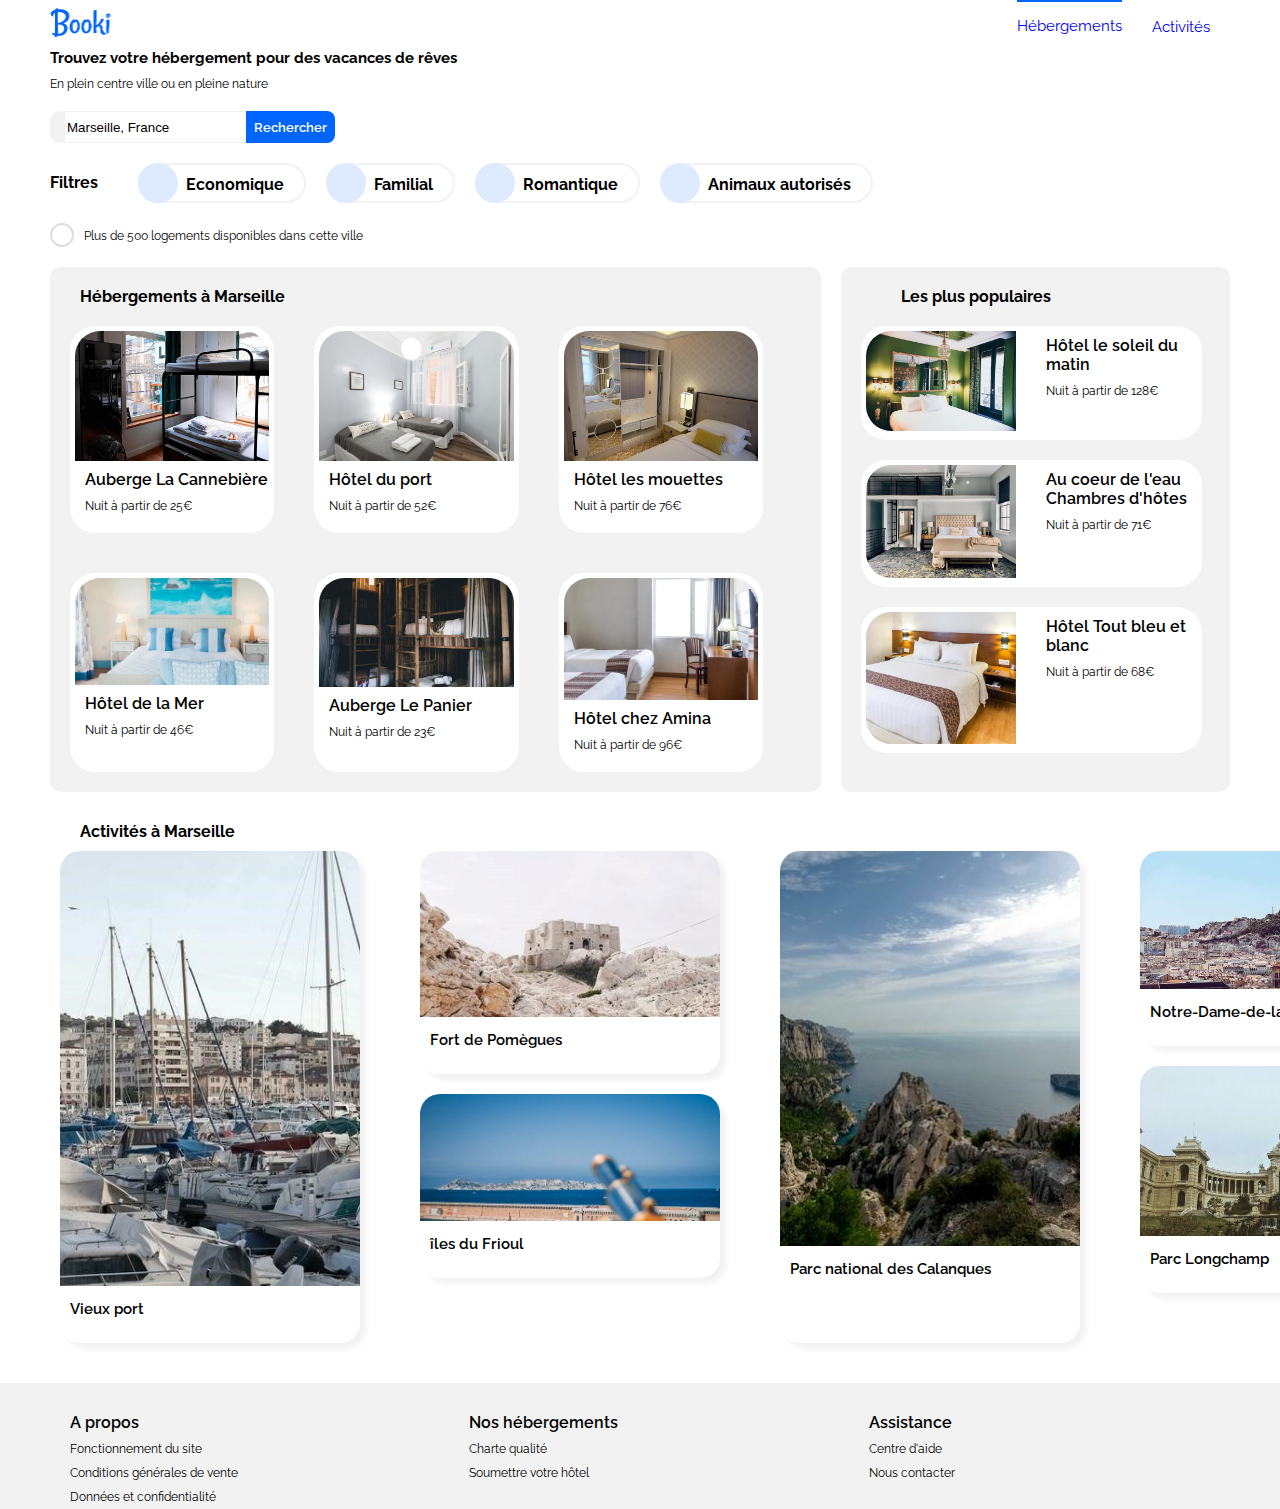
==== commit c0106b27: ":bug:" ====
--- a/index.html
+++ b/index.html
@@ -225,6 +225,7 @@
             <p class="afficher">Afficher plus</p>
             <div class="Activités-à-Marseille" id="ancre2">
                 <p class="texte-activité">Activités à Marseille</p>
+                <div class="conteneur-activité">
                 <div class="container-cards">
                     <div class="Photo-activité no-version-mobile">
                         <img class="photo-activité-Marseille" src="images/reno-laithienne-QUgJhdY5Fyk-unsplash (1).jpg"
@@ -272,6 +273,7 @@
                         </div>
                     </div>
                 </div>
+            </div>
             </div>
         </section>
     </div>
--- a/style.css
+++ b/style.css
@@ -10,6 +10,7 @@
 
 body {
     width: auto;
+    margin: 0;
 }
 .sans-footer
 {
@@ -307,6 +308,9 @@
     justify-content: space-between;
     margin-bottom: 30px;
 }
+.conteneur-activité {
+    width: 1400px;
+}
 .titre-activité {
     font-size: 15px;
     padding: 10px;
@@ -336,7 +340,7 @@
     display: none;
 }
 footer {
-    padding-left: 30px;
+    padding-left: 70px;
     display: flex;
     background-color: #F2F2F2;
 }
@@ -471,6 +475,8 @@
     }
     .Activités {
         font-size: 15px;
+        padding-left: 50px;
+        padding-right: 50px;
         padding-top: 18px;
         border-bottom: #F2F2F2 solid;
         text-decoration: none;
@@ -487,6 +493,8 @@
         margin-left: 10px;
     }
     .Hébergements {
+        padding-left: 40px;
+        padding-right: 40px;
         font-size: 15px;
         color: #0065FC;
         padding-top: 15px;
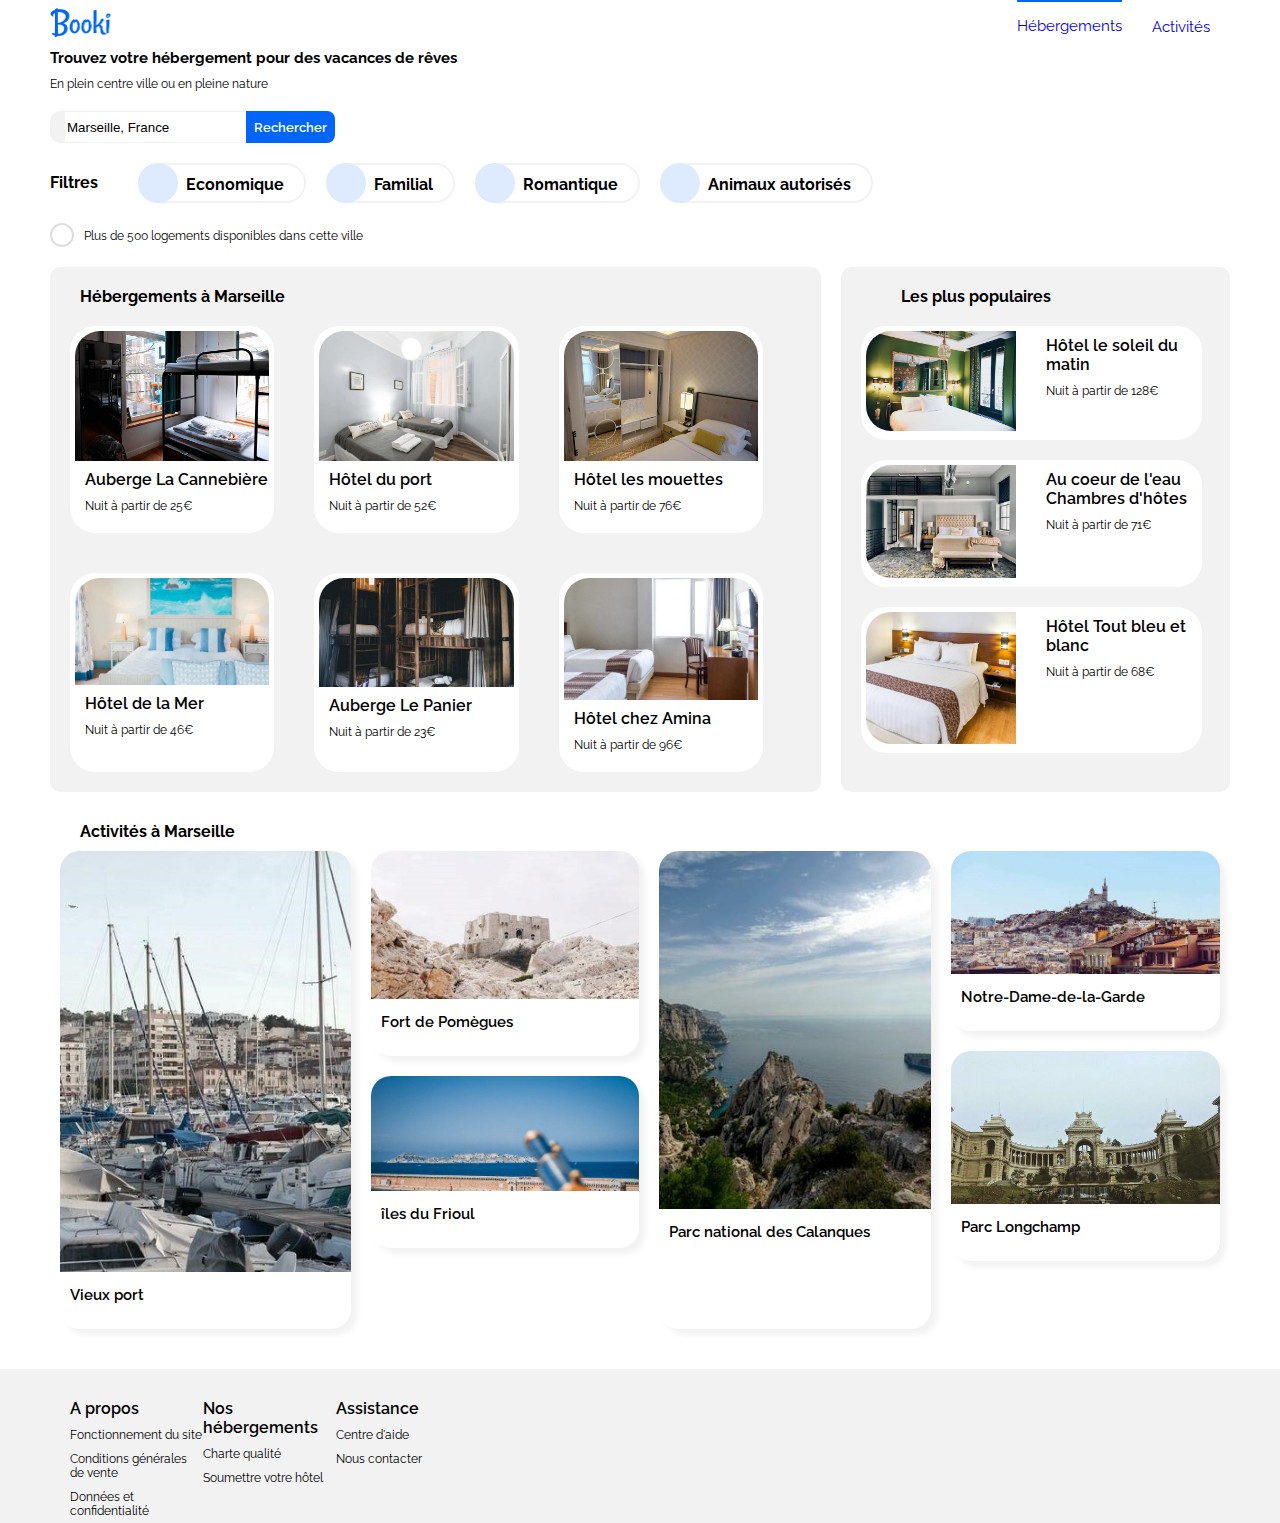
==== commit 76129231: ":bug:" ====
--- a/index.html
+++ b/index.html
@@ -225,7 +225,6 @@
             <p class="afficher">Afficher plus</p>
             <div class="Activités-à-Marseille" id="ancre2">
                 <p class="texte-activité">Activités à Marseille</p>
-                <div class="conteneur-activité">
                 <div class="container-cards">
                     <div class="Photo-activité no-version-mobile">
                         <img class="photo-activité-Marseille" src="images/reno-laithienne-QUgJhdY5Fyk-unsplash (1).jpg"
@@ -274,25 +273,26 @@
                     </div>
                 </div>
             </div>
-            </div>
         </section>
     </div>
     <footer>
-        <div class="à-propos">
-            <p class="titre-footer">A propos</p>
-            <a href="page2.html" class="p-footer">Fonctionnement du site</a>
-            <a href="page2.html" class="p-footer">Conditions générales de vente</a>
-            <a href="page2.html" class="p-footer">Données et confidentialité</a>
-        </div>
-        <div class="Nos-hébergements">
-            <p class="titre-footer">Nos hébergements</p>
-            <a href="page2.html" class="p-footer">Charte qualité</a>
-            <a href="page2.html" class="p-footer">Soumettre votre hôtel</a>
-        </div>
-        <div class="Assistance">
-            <p class="titre-footer">Assistance</p>
-            <a href="page2.html" class="p-footer">Centre d'aide</a>
-            <a href="page2.html" class="p-footer">Nous contacter</a>
+        <div class="taille-footer">
+            <div class="à-propos">
+                <p class="titre-footer">A propos</p>
+                <a href="page2.html" class="p-footer">Fonctionnement du site</a>
+                <a href="page2.html" class="p-footer">Conditions générales de vente</a>
+                <a href="page2.html" class="p-footer">Données et confidentialité</a>
+            </div>
+            <div class="Nos-hébergements">
+                <p class="titre-footer">Nos hébergements</p>
+                <a href="page2.html" class="p-footer">Charte qualité</a>
+                <a href="page2.html" class="p-footer">Soumettre votre hôtel</a>
+            </div>
+            <div class="Assistance">
+                <p class="titre-footer">Assistance</p>
+                <a href="page2.html" class="p-footer">Centre d'aide</a>
+                <a href="page2.html" class="p-footer">Nous contacter</a>
+            </div>
         </div>
     </footer>
 </body>
--- a/style.css
+++ b/style.css
@@ -16,8 +16,8 @@
 {
     margin-left: 50px;
     margin-right: 50px;
-}
-
+    max-width: 1500px;
+}
 .menu-1 {
     display: flex;
     justify-content: space-between;
@@ -308,9 +308,6 @@
     justify-content: space-between;
     margin-bottom: 30px;
 }
-.conteneur-activité {
-    width: 1400px;
-}
 .titre-activité {
     font-size: 15px;
     padding: 10px;
@@ -326,7 +323,7 @@
 }
 
 .photo-activité-Marseille {
-    max-width: 300px;
+    max-width: 100%;
     border-top-left-radius: 20px;
     border-top-right-radius: 20px;
 }
@@ -342,7 +339,12 @@
 footer {
     padding-left: 70px;
     display: flex;
+    flex-direction: row;
     background-color: #F2F2F2;
+}
+.taille-footer {
+    display: flex;
+    max-width: 1500px;
 }
 .titre-footer {
     font-weight: 600;
@@ -358,13 +360,13 @@
 }
 .à-propos {
     display: flex;
-    flex-direction: column;
+    flex-direction: column;  
     width: 33%;
 }
 
 .Nos-hébergements {
     display: flex;
-    flex-direction: column;
+    flex-direction: column; 
     width: 33%;
 }
 
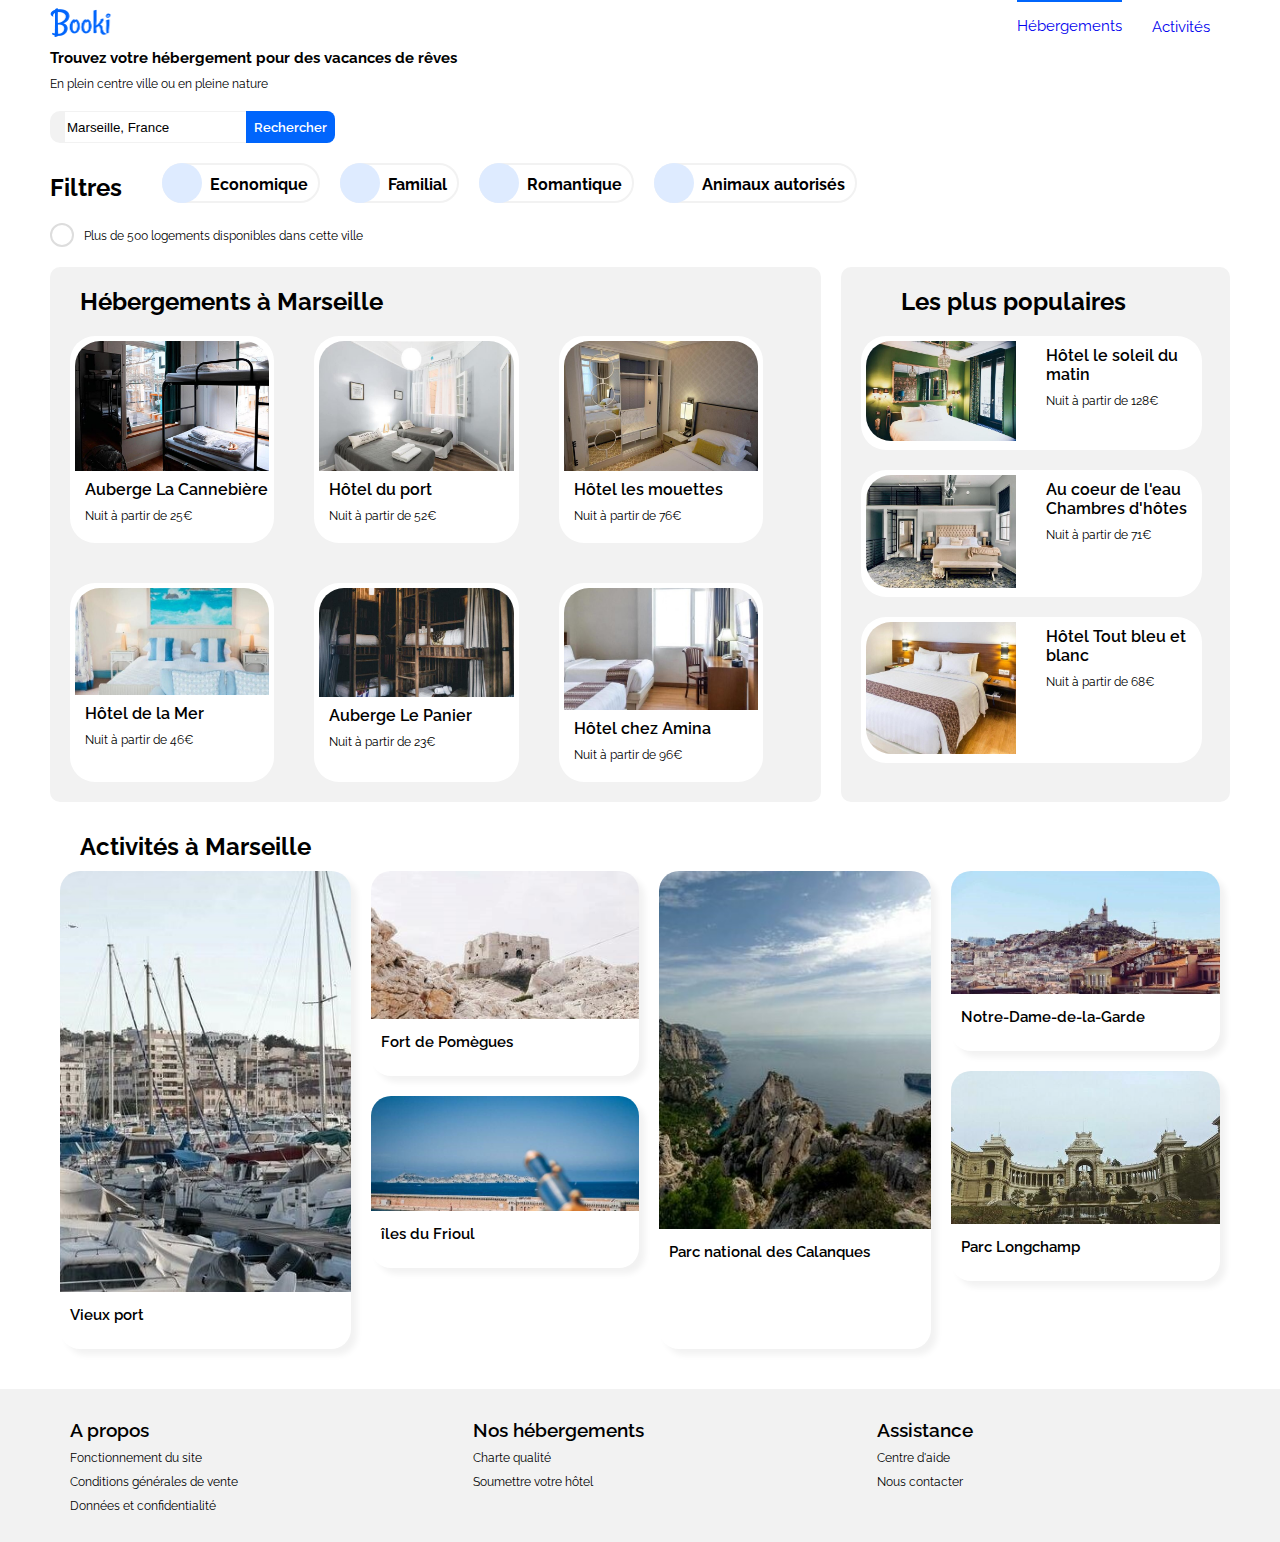
==== commit 1b27931c: ":bug:" ====
--- a/index.html
+++ b/index.html
@@ -1,5 +1,5 @@
 <!DOCTYPE html>
-<html>
+<html lang="fr">
 
 <head>
     <meta name="viewport" content="width=device-width, initial-scale=1.0">
@@ -8,7 +8,8 @@
     <link rel="preconnect" href="https://fonts.googleapis.com">
     <link rel="preconnect" href="https://fonts.gstatic.com" crossorigin>
     <link href="https://fonts.googleapis.com/css2?family=Raleway:wght@300;400;600;700&display=swap" rel="stylesheet">
-    <link rel="stylesheet" href="style.css" />
+    <link rel="stylesheet" href="css/desktop.css" />
+    <link rel="stylesheet" href="css/mobile.css" />
     <link rel="stylesheet" href="https://cdnjs.cloudflare.com/ajax/libs/font-awesome/6.1.1/css/all.min.css"
         integrity="sha512-KfkfwYDsLkIlwQp6LFnl8zNdLGxu9YAA1QvwINks4PhcElQSvqcyVLLD9aMhXd13uQjoXtEKNosOWaZqXgel0g=="
         crossorigin="anonymous" referrerpolicy="no-referrer" />
@@ -32,7 +33,7 @@
                 </div>
             </div>
             <div class="Menu-2">
-                <p class="P1-Menu2">Trouvez votre hébergement pour des vacances de rêves</p>
+                <h2 class="P1-Menu2">Trouvez votre hébergement pour des vacances de rêves</h2>
                 <p class="P2-Menu2">En plein centre ville ou en pleine nature</p>
             </div>
             <form class="menu-3" method="post">
@@ -46,31 +47,31 @@
                 <i class="fa-solid fa-magnifying-glass"></i>
             </form>
             <div class="menu-4">
-                <p class="menu-filtre">Filtres</p>
+                <h2 class="menu-filtre">Filtres</h2>
                 <div class="les-filtres">
                     <div class="filter">
                         <div class="icon">
                             <i class="fa-solid fa-money-bill-wave icone"></i>
                         </div>
-                        <p class="Filtre">Economique</p>
+                        <h4 class="Filtre">Economique</h4>
                     </div>
                     <div class="filter">
                         <div class="icon">
                             <i class="fa-solid fa-child-reaching icone"></i>
                         </div>
-                        <p class="Filtre">Familial</p>
+                        <h4 class="Filtre">Familial</h4>
                     </div>
                     <div class="filter">
                         <div class="icon">
                             <i class="fa-solid fa-heart icone"></i>
                         </div>
-                        <p class="Filtre">Romantique</p>
+                        <h4 class="Filtre">Romantique</h4>
                     </div>
                     <div class="filter">
                         <div class="icon">
                             <i class="fa-solid fa-dog icone"></i>
                         </div>
-                        <p class="Filtre">Animaux autorisés</p>
+                        <h4 class="Filtre">Animaux autorisés</h4>
                     </div>
                 </div>
             </div>
@@ -81,12 +82,13 @@
         </header>
         <section class="section-1">
             <div class="Hébergements-à-Marseille" id="ancre">
-                <p class="titre-hebergement">Hébergements à Marseille</p>
+                <h2 class="titre-hebergement">Hébergements à Marseille</h2>
                 <div class="section-hotel">
                     <div class="hotel">
-                        <img class="photo-hotel" src="images/marcus-loke-WQJvWU_HZFo-unsplash.jpg"
+                        <img class="photo-hotel"
+                            src="images/marcus-loke-WQJvWU_HZFo-unsplash.jpg"
                             alt="Photo la cannebière">
-                        <p class="titre-hotel">Auberge La Cannebière</p>
+                        <h4 class="titre-hotel">Auberge La Cannebière</h4>
                         <p class="nuit">Nuit à partir de 25€</p>
                         <div class="étoiles">
                             <i class="fa-solid fa-star"></i>
@@ -97,8 +99,10 @@
                         </div>
                     </div>
                     <div class="hotel">
-                        <img class="photo-hotel" src="images/fred-kleber-gTbaxaVLvsg-unsplash.jpg" alt="Photo du port">
-                        <p class="titre-hotel">Hôtel du port</p>
+                        <img class="photo-hotel"
+                            src="images/fred-kleber-gTbaxaVLvsg-unsplash.jpg"
+                            alt="Photo du port">
+                        <h4 class="titre-hotel">Hôtel du port</h4>
                         <p class="nuit">Nuit à partir de 52€</p>
                         <div class="étoiles">
                             <i class="fa-solid fa-star"></i>
@@ -109,9 +113,10 @@
                         </div>
                     </div>
                     <div class="hotel">
-                        <img class="photo-hotel" src="images/reisetopia-B8WIgxA_PFU-unsplash.jpg"
+                        <img class="photo-hotel"
+                            src="images/reisetopia-B8WIgxA_PFU-unsplash.jpg"
                             alt="Photo les mouettes">
-                        <p class="titre-hotel">Hôtel les mouettes</p>
+                        <h4 class="titre-hotel">Hôtel les mouettes</h4>
                         <p class="nuit">Nuit à partir de 76€</p>
                         <div class="étoiles">
                             <i class="fa-solid fa-star"></i>
@@ -122,9 +127,10 @@
                         </div>
                     </div>
                     <div class="hotel">
-                        <img class="photo-hotel" src="images/annie-spratt-Eg1qcIitAuA-unsplash.jpg"
+                        <img class="photo-hotel"
+                            src="images/annie-spratt-Eg1qcIitAuA-unsplash.jpg"
                             alt="Photo de la mer">
-                        <p class="titre-hotel">Hôtel de la Mer</p>
+                        <h4 class="titre-hotel">Hôtel de la Mer</h4>
                         <p class="nuit">Nuit à partir de 46€</p>
                         <div class="étoiles">
                             <i class="fa-solid fa-star"></i>
@@ -135,8 +141,10 @@
                         </div>
                     </div>
                     <div class="hotel">
-                        <img class="photo-hotel" src="images/nicate-lee-kT-ZyaiwBe0-unsplash.jpg" alt="Photo Le panier">
-                        <p class="titre-hotel">Auberge Le Panier</p>
+                        <img class="photo-hotel"
+                            src="images/nicate-lee-kT-ZyaiwBe0-unsplash.jpg"
+                            alt="Photo Le panier">
+                        <h4 class="titre-hotel">Auberge Le Panier</h4>
                         <p class="nuit">Nuit à partir de 23€</p>
                         <div class="étoiles">
                             <i class="fa-solid fa-star"></i>
@@ -146,10 +154,11 @@
                             <i class="fa-solid fa-star etoile-vide"></i>
                         </div>
                     </div>
-                    <fdiv class="hotel">
-                        <img class="photo-hotel" src="images/febrian-zakaria-M6S1WvfW68A-unsplash.jpg"
+                    <div class="hotel">
+                        <img class="photo-hotel"
+                            src="images/febrian-zakaria-M6S1WvfW68A-unsplash.jpg"
                             alt="Photo chez Amina">
-                        <p class="titre-hotel">Hôtel chez Amina</p>
+                        <h4 class="titre-hotel">Hôtel chez Amina</h4>
                         <p class="nuit">Nuit à partir de 96€</p>
                         <div class="étoiles">
                             <i class="fa-solid fa-star"></i>
@@ -158,22 +167,24 @@
                             <i class="fa-solid fa-star"></i>
                             <i class="fa-solid fa-star"></i>
                         </div>
+                    </div>
                 </div>
             </div>
 
             <div class="Les-plus-populaires">
                 <div class="texte-populaire-titre">
-                    <p class="titre-populaire">Les plus populaires</p>
+                    <h2 class="titre-populaire">Les plus populaires</h2>
                     <i class="fa-solid fa-star texte"></i>
                 </div>
                 <div class="section-populaire">
                     <div class="hotel-populaire">
                         <div class="image-populaire">
-                            <img class="photo-hotel-populaire" src="images/emile-guillemot-Bj_rcSC5XfE-unsplash.jpg"
+                            <img class="photo-hotel-populaire"
+                                src="images/emile-guillemot-Bj_rcSC5XfE-unsplash.jpg"
                                 alt="Photo le soleil du matin">
                         </div>
                         <div class="texte-populaire">
-                            <p class="titre-hotel">Hôtel le soleil du matin</p>
+                            <h4 class="titre-hotel">Hôtel le soleil du matin</h4>
                             <p class="nuit">Nuit à partir de 128€</p>
                             <div class="étoiles">
                                 <i class="fa-solid fa-star"></i>
@@ -186,11 +197,12 @@
                     </div>
                     <div class="hotel-populaire">
                         <div class="image-populaire">
-                            <img class="photo-hotel-populaire" src="images/aw-creative-VGs8z60yT2c-unsplash.jpg"
+                            <img class="photo-hotel-populaire"
+                                src="images/aw-creative-VGs8z60yT2c-unsplash.jpg"
                                 alt="Photo Au coeur de l'eau">
                         </div>
                         <div class="texte-populaire">
-                            <p class="titre-hotel">Au coeur de l'eau <br /> Chambres d'hôtes</p>
+                            <h4 class="titre-hotel">Au coeur de l'eau <br /> Chambres d'hôtes</h4>
                             <p class="nuit">Nuit à partir de 71€</p>
                             <div class="étoiles">
                                 <i class="fa-solid fa-star"></i>
@@ -203,11 +215,12 @@
                     </div>
                     <div class="hotel-populaire">
                         <div class="image-populaire">
-                            <img class="photo-hotel-populaire" src="images/febrian-zakaria-sjvU0THccQA-unsplash.jpg"
+                            <img class="photo-hotel-populaire"
+                                src="images/febrian-zakaria-sjvU0THccQA-unsplash.jpg"
                                 alt="Photo Tout bleu et blanc">
                         </div>
                         <div class="texte-populaire">
-                            <p class="titre-hotel">Hôtel Tout bleu et blanc</p>
+                            <h4 class="titre-hotel">Hôtel Tout bleu et blanc</h4>
                             <p class="nuit">Nuit à partir de 68€</p>
                             <div class="étoiles">
                                 <i class="fa-solid fa-star"></i>
@@ -224,51 +237,70 @@
         <section>
             <p class="afficher">Afficher plus</p>
             <div class="Activités-à-Marseille" id="ancre2">
-                <p class="texte-activité">Activités à Marseille</p>
+                <h2 class="texte-activité">Activités à Marseille</h2>
                 <div class="container-cards">
                     <div class="Photo-activité no-version-mobile">
-                        <img class="photo-activité-Marseille" src="images/reno-laithienne-QUgJhdY5Fyk-unsplash (1).jpg"
+                        <img class="photo-activité-Marseille"
+                            src="images/reno-laithienne-QUgJhdY5Fyk-unsplash-(1).jpg"
                             alt="Photo vieux port">
-                        <p class="titre-activité">Vieux port</p>
+                        <h5 class="titre-activité">Vieux port</h5>
                     </div>
                     <div class="Photo-activité version-mobile">
                         <img class="photo-activité-Marseille"
-                            src="images/reno-laithienne-QUgJhdY5Fyk-unsplash rogné.jpg" alt="Photo vieux port">
-                        <p class="titre-activité">Vieux port</p>
+                            src="images/reno-laithienne-QUgJhdY5Fyk-unsplash-rogné.jpg"
+                            alt="Photo vieux port">
+                        <h5 class="titre-activité">Vieux port</h5>
+                    </div>
+                    <div class="Photo-activité version-tablette">
+                        <img class="photo-activité-Marseille"
+                            src="images/reno-laithienne-QUgJhdY5Fyk-unsplashtablette.jpg"
+                            alt="Photo vieux port">
+                        <h5 class="titre-activité">Vieux port</h5>
                     </div>
                     <div class="test">
                         <div class="Photo-activité">
-                            <img class="photo-activité-Marseille" src="images/paul-hermann-QFTrLdQIRhI-unsplash.jpg"
+                            <img class="photo-activité-Marseille"
+                                src="images/paul-hermann-QFTrLdQIRhI-unsplash.jpg"
                                 alt="Photo fort de Pomègues">
-                            <p class="titre-activité">Fort de Pomègues</p>
+                            <h5 class="titre-activité">Fort de Pomègues</h5>
                         </div>
                         <div class="Photo-activité">
-                            <img class="photo-activité-Marseille" src="images/kevin-hikari-rV_Qd1l-VXg-unsplash.jpg"
+                            <img class="photo-activité-Marseille"
+                                src="images/kevin-hikari-rV_Qd1l-VXg-unsplash.jpg"
                                 alt="Photo îles du Frioul">
-                            <p class="titre-activité">îles du Frioul</p>
+                            <h5 class="titre-activité">îles du Frioul</h5>
                         </div>
                     </div>
                     <div class="Photo-activité no-version-mobile">
-                        <img class="photo-activité-Marseille" src="images/kilyan-sockalingum-NR8-cBCN3aI-unsplash.jpg"
+                        <img class="photo-activité-Marseille"
+                            src="images/kilyan-sockalingum-NR8-cBCN3aI-unsplash.jpg"
                             alt="Photo Parc national des Calanques">
-                        <p class="titre-activité">Parc national des Calanques</p>
+                        <h5 class="titre-activité">Parc national des Calanques</h5>
                     </div>
                     <div class="Photo-activité version-mobile">
                         <img class="photo-activité-Marseille"
-                            src="images/kilyan-sockalingum-NR8-cBCN3aI-unsplash rogné.jpg"
+                            src="images/kilyan-sockalingum-NR8-cBCN3aI-unsplash-rogné.jpg"
                             alt="Photo Parc national des Calanques">
-                        <p class="titre-activité">Parc national des Calanques</p>
+                        <h5 class="titre-activité">Parc national des Calanques</h5>
+                    </div>
+                    <div class="Photo-activité version-tablette">
+                        <img class="photo-activité-Marseille"
+                            src="images/kilyan-sockalingum-NR8-cBCN3aI-unsplashtablette.jpg"
+                            alt="Photo Parc national des Calanques">
+                        <h5 class="titre-activité">Parc national des Calanques</h5>
                     </div>
                     <div class="test">
                         <div class="Photo-activité">
-                            <img class="photo-activité-Marseille" src="images/florian-wehde-xW9e8gdotxI-unsplash.jpg"
+                            <img class="photo-activité-Marseille"
+                                src="images/florian-wehde-xW9e8gdotxI-unsplash.jpg"
                                 alt="Photo Parc Notre dame de la garde">
-                            <p class="titre-activité">Notre-Dame-de-la-Garde</p>
+                            <h5 class="titre-activité">Notre-Dame-de-la-Garde</h5>
                         </div>
                         <div class="Photo-activité">
-                            <img class="photo-activité-Marseille" src="images/lena-paulin-wH2-EJoDcV0-unsplash.jpg"
+                            <img class="photo-activité-Marseille"
+                                src="images/lena-paulin-wH2-EJoDcV0-unsplash.jpg"
                                 alt="Photo Parc Longchamp">
-                            <p class="titre-activité">Parc Longchamp</p>
+                            <h5 class="titre-activité">Parc Longchamp</h5>
                         </div>
                     </div>
                 </div>
@@ -278,18 +310,18 @@
     <footer>
         <div class="taille-footer">
             <div class="à-propos">
-                <p class="titre-footer">A propos</p>
-                <a href="page2.html" class="p-footer">Fonctionnement du site</a>
+                <h3 class="titre-footer">A propos</h3>
+                <a href="#" class="p-footer">Fonctionnement du site</a>
                 <a href="page2.html" class="p-footer">Conditions générales de vente</a>
                 <a href="page2.html" class="p-footer">Données et confidentialité</a>
             </div>
             <div class="Nos-hébergements">
-                <p class="titre-footer">Nos hébergements</p>
+                <h3 class="titre-footer">Nos hébergements</h3>
                 <a href="page2.html" class="p-footer">Charte qualité</a>
                 <a href="page2.html" class="p-footer">Soumettre votre hôtel</a>
             </div>
             <div class="Assistance">
-                <p class="titre-footer">Assistance</p>
+                <h3 class="titre-footer">Assistance</h3>
                 <a href="page2.html" class="p-footer">Centre d'aide</a>
                 <a href="page2.html" class="p-footer">Nous contacter</a>
             </div>
--- a/css/desktop.css
+++ b/css/desktop.css
@@ -0,0 +1,431 @@
+p {
+    font-family: 'Raleway', sans-serif;
+    margin: 0;
+}
+h2 {
+    font-family: 'Raleway', sans-serif;
+    margin: 0;
+}
+h3 {
+    font-family: 'Raleway', sans-serif;
+    margin: 0;
+}
+h4 {
+    font-family: 'Raleway', sans-serif;
+    margin: 0;
+}
+h5 {
+    font-family: 'Raleway', sans-serif;
+    margin: 0;
+}
+
+a {
+    font-family: 'Raleway', sans-serif;
+}
+
+body {
+    width: auto;
+    margin: 0;
+}
+
+.sans-footer {
+    margin-left: 50px;
+    margin-right: 50px;
+    max-width: 1500px;
+}
+
+.menu-1 {
+    display: flex;
+    justify-content: space-between;
+}
+
+.sous-menu-1 {
+    display: flex;
+    justify-content: space-between;
+}
+
+.Logo {
+    width: 95px;
+    height: 45px;
+}
+
+.Activités {
+    font-size: 15px;
+    padding-top: 18px;
+    margin-right: 20px;
+    text-decoration: none;
+}
+
+.Activité {
+    text-decoration: none;
+}
+
+.Activités:hover {
+
+    border-top: 2px #0065FC solid;
+}
+
+.Hébergements {
+    font-size: 15px;
+    color: #0065FC;
+    padding-top: 15px;
+    border-top: 2px #0065FC solid;
+    margin-right: 30px;
+    text-decoration: none;
+}
+
+.Hébergement {
+    text-decoration: none;
+}
+
+.P1-Menu2 {
+    font-size: 15px;
+    font-weight: 700;
+}
+
+.P2-Menu2 {
+    font-size: 12px;
+    margin-top: 10px;
+    margin-bottom: 20px;
+}
+
+.menu-3 {
+    display: flex;
+    max-width: 450px;
+    margin-bottom: 20px;
+}
+
+.menu-3 input[type=submit] {
+    font-family: 'Raleway', sans-serif;
+    font-weight: 600;
+    background-color: #0065FC;
+    border-bottom-right-radius: 8px;
+    border-top-right-radius: 8px;
+    border: none;
+    padding: 0.5rem;
+    color: white;
+}
+
+.menu-3 input[type=text] {
+    border-left: none;
+    border-right: none;
+    border-top: 1px solid #F2F2F2;
+    border-bottom: 1px solid #F2F2F2;
+}
+
+.menu-3 input[type=text]:focus-visible {
+    outline: none;
+}
+
+.menu-3bis {
+    display: none;
+}
+
+.fa-solid.fa-location-dot {
+    background-color: #F2F2F2;
+    padding: 3px;
+    padding-top: 8px;
+    padding-left: 10px;
+    padding-right: 5px;
+    border-top-left-radius: 10px;
+    border-bottom-left-radius: 10px;
+}
+
+.fa-solid.fa-circle-info {
+    padding-top: 8px;
+    padding-right: 5px;
+}
+
+.menu-4 {
+    display: flex;
+    font-weight: 700;
+}
+
+.les-filtres {
+    display: flex;
+}
+
+.fa-solid.icone {
+    background-color: #DEEBFF;
+    color: #0065FC;
+}
+
+.filter {
+    display: flex;
+    margin-left: 20px;
+    padding-right: 10px;
+    border-radius: 30px;
+    border: 2px #F2F2F2 solid;
+    height: 36px;
+}
+.Filtre {
+    padding-top: 10px;
+    padding-left: 10px;
+}
+.icon {
+    display: flex;
+    background-color: #DEEBFF;
+    border-radius: 100%;
+    width: 40px;
+    height: 40px;
+    justify-content: center;
+    align-items: center;
+    margin: -2px;
+}
+
+.filter>p {
+    padding: 10px;
+
+}
+
+.filter:hover {
+    background-color: #F2F2F2;
+}
+
+.menu-filtre {
+    margin-right: 20px;
+    margin-top: 10px;
+}
+
+.menu-5 {
+    display: flex;
+    font-size: 12px;
+    margin-bottom: 20px;
+    margin-top: 20px;
+}
+
+.fa-solid.fa-info {
+    display: flex;
+    background-color: white;
+    border-radius: 100%;
+    width: 20px;
+    height: 20px;
+    justify-content: center;
+    align-items: center;
+    color: #0065FC;
+    border: 2px rgb(221, 221, 221) solid;
+    margin-right: 10px;
+}
+
+.menu-5>p {
+    margin-top: 6px;
+}
+
+.section-1 {
+    display: flex;
+    flex-wrap: nowrap;
+}
+
+.Hébergements-à-Marseille {
+    width: 70%;
+    border-radius: 10px;
+    margin-right: 20px;
+    background-color: #F2F2F2;
+
+}
+
+.titre-hebergement {
+    padding-left: 30px;
+    padding-top: 20px;
+    font-weight: 700;
+}
+
+.titre-populaire {
+    padding-left: 30px;
+    font-weight: 700;
+}
+
+.titre-hotel {
+    font-weight: 600;
+    padding-left: 10px;
+    padding-top: 5px;
+    padding-bottom: 5px;
+}
+
+.Les-plus-populaires {
+    border-radius: 10px;
+    background-color: #F2F2F2;
+
+
+}
+
+.hotel {
+    border-radius: 25px;
+    background-color: white;
+    margin: 20px;
+    padding: 5px;
+    width: calc(33% - 60px);
+}
+
+.hotel:active {
+    background-color: #0065FC;
+}
+
+.photo-hotel {
+    width: 100%;
+    border-top-left-radius: 25px;
+    border-top-right-radius: 25px;
+}
+
+.photo-hotel-populaire {
+    width: 150px;
+    margin-right: 20px;
+    border-top-left-radius: 25px;
+    border-bottom-left-radius: 25px;
+}
+
+.fa-solid.fa-star.texte {
+    color: black;
+    margin-left: 100px;
+}
+
+.texte-populaire-titre {
+    display: flex;
+    margin-left: 30px;
+    margin-top: 20px;
+
+}
+
+.nuit {
+    font-size: 12px;
+    padding-left: 10px;
+    padding-top: 5px;
+    padding-bottom: 5px;
+
+}
+
+.étoiles {
+    display: flex;
+    padding-left: 10px;
+    padding-top: 5px;
+    padding-bottom: 5px;
+}
+
+.Logo-étoile {
+    height: 15px;
+}
+
+.section-hotel {
+    display: flex;
+    flex-wrap: wrap;
+}
+
+.hotel-populaire {
+    display: flex;
+    border-radius: 25px;
+    background-color: white;
+    margin: 20px;
+    padding: 5px;
+    width: 85%;
+}
+
+.hotel-populaire:active {
+    background-color: #0065FC;
+}
+
+.Photo-activité {
+    border-radius: 20px;
+    background-color: white;
+    max-width: 300px;
+    box-shadow: 6px 6px 6px #F2F2F2;
+    margin: 10px;
+    padding-bottom: 15px;
+}
+
+.container-cards {
+    display: flex;
+    justify-content: space-between;
+    margin-bottom: 30px;
+}
+
+.titre-activité {
+    font-size: 15px;
+    padding: 10px;
+    font-weight: 600;
+}
+
+.test {
+    display: flex;
+    flex-direction: column;
+}
+
+.Photo-activité:active {
+    background-color: #0065FC;
+}
+
+.photo-activité-Marseille {
+    max-width: 100%;
+    border-top-left-radius: 20px;
+    border-top-right-radius: 20px;
+}
+
+.texte-activité {
+    margin-left: 30px;
+    margin-top: 30px;
+    font-weight: 700;
+}
+
+.Photo-activité.version-mobile {
+    display: none;
+}
+
+.Photo-activité.version-tablette {
+    display: none;
+}
+
+footer {
+    padding-left: 70px;
+    background-color: #F2F2F2;
+}
+
+.taille-footer {
+    display: flex;
+    max-width: 1500px;
+    padding-bottom: 1.5rem;
+}
+
+.titre-footer {
+    font-weight: 600;
+    padding-top: 30px;
+    padding-bottom: 5px;
+}
+
+.p-footer {
+    padding-top: 5px;
+    padding-bottom: 5px;
+    text-decoration: none;
+    font-size: 12px;
+    color: black;
+}
+
+.à-propos {
+    display: flex;
+    flex-direction: column;
+    flex: 1;
+}
+
+.Nos-hébergements {
+    display: flex;
+    flex-direction: column;
+    flex: 1;
+}
+
+.Assistance {
+    display: flex;
+    flex-direction: column;
+    flex: 1;
+}
+
+.fa-solid.fa-star {
+    color: #0065FC;
+    font-size: 12px;
+}
+
+.fa-solid.fa-star.etoile-vide {
+    color: #F2F2F2;
+}
+
+.afficher {
+    display: none;
+}
+
--- a/css/mobile.css
+++ b/css/mobile.css
@@ -0,0 +1,480 @@
+@media screen and (max-width: 992px) {
+    .menu-1 {
+        display: flex;
+        flex-direction: column;
+        align-items: center;
+    }
+
+    .P1-Menu2 {
+        font-size: 25px;
+        font-weight: 700;
+        margin-top: 15px;
+    }
+
+    .P2-Menu2 {
+        font-size: 20px;
+        margin-top: 10px;
+        margin-bottom: 10px;
+    }
+
+    .menu-3 {
+        display: none;
+    }
+
+    .menu-3bis {
+        display: flex;
+        max-width: 450px;
+    }
+
+    .hotel {
+        width: 80%;
+    }
+
+    .fa-solid.fa-magnifying-glass {
+        background-color: #0065FC;
+        color: white;
+        padding: 10px;
+        border-top-right-radius: 5px;
+        border-bottom-right-radius: 5px;
+        height: 15px;
+    }
+
+    .menu-3bis input[type=submit] {
+        font-family: 'Raleway-Black';
+        background-color: #0065FC;
+        border-bottom-right-radius: 8px;
+        border-top-right-radius: 8px;
+        border: none;
+        padding: 0.5rem;
+        color: white;
+    }
+
+    .menu-3bis input[type=text] {
+        border-left: none;
+        border-right: none;
+        border-top: 1px solid #F2F2F2;
+        border-bottom: 1px solid #F2F2F2;
+    }
+
+    .menu-3bis input[type=text]:focus-visible {
+        outline: none;
+    }
+
+    .menu-3bis {
+        margin-left: 50px;
+    }
+
+    .menu-4 {
+        display: flex;
+        flex-wrap: wrap;
+    }
+
+    .section-1 {
+        display: flex;
+        flex-wrap: wrap;
+        flex-direction: column-reverse;
+    }
+
+    .section-hotel {
+        display: flex;
+        flex-direction: column;
+        flex-wrap: wrap;
+        align-items: center;
+    }
+
+    .Activités-à-Marseille {
+        display: flex;
+        flex-direction: column;
+    }
+
+    .photo-activité-Marseille {
+        width: 100%
+    }
+
+    .sans-footer {
+        margin: 0;
+    }
+
+    .Activités {
+        font-size: 15px;
+        padding-left: 50px;
+        padding-right: 50px;
+        padding-top: 18px;
+        border-bottom: #F2F2F2 solid;
+        text-decoration: none;
+    }
+
+    .Activités:hover {
+
+        border-bottom: solid;
+        border-top: none;
+    }
+
+    .Hébergements-à-Marseille {
+        background-color: white;
+        width: 100%;
+        margin-left: 10px;
+    }
+
+    .Hébergements {
+        padding-left: 40px;
+        padding-right: 40px;
+        font-size: 15px;
+        color: #0065FC;
+        padding-top: 15px;
+        border-top: none;
+        border-bottom: solid;
+        text-decoration: none;
+
+    }
+
+    .titre-hebergement {
+        font-size: 22px;
+        font-weight: 900;
+    }
+
+    .titre-populaire {
+        font-size: 22px;
+        font-weight: 900;
+    }
+
+    .sous-menu-1 {
+        display: flex;
+        justify-content: space-between;
+    }
+
+    .menu-4 {
+        display: flex;
+        flex-direction: column;
+    }
+
+    .les-filtres {
+        display: flex;
+        flex-wrap: wrap;
+    }
+
+    .taille-footer {
+        display: flex;
+        flex-direction: column;
+    }
+
+    .p-footer {
+        margin: 10px;
+    }
+
+    .menu-5 {
+        margin-top: 10px;
+        margin-bottom: 10px;
+    }
+
+    .no-version-mobile {
+        display: none;
+    }
+
+    .version-mobile {
+        display: none;
+    }
+
+    .Photo-activité.version-tablette {
+        display: flex;
+        flex-direction: column;
+    }
+
+    .container-cards {
+        display: flex;
+        flex-direction: column;
+        align-items: center;
+    }
+
+    .fa-solid.fa-star.texte {
+        font-size: 20px;
+        margin-left: 50px;
+    }
+
+    .afficher {
+        display: block;
+        font-weight: 600;
+        padding-left: 90px;
+    }
+
+    .texte-activité {
+        margin-left: 50px;
+        font-size: 22px;
+    }
+
+    .à-propos {
+        width: 100%;
+    }
+
+    .Nos-hébergements {
+        width: 100%;
+    }
+
+    .Assistance {
+        width: 100%;
+    }
+
+    .titre-footer {
+        font-size: 22px;
+        font-weight: 600;
+        padding-top: 30px;
+        padding-bottom: 5px;
+    }
+
+    .p-footer {
+        font-size: 18px;
+        padding-top: 5px;
+        padding-bottom: 5px;
+    }
+
+    .Les-plus-populaires {
+        width: 100%;
+    }
+
+    .Photo-activité {
+        max-width: 500px;
+    }
+
+    .menu-filtre {
+        margin-right: 20px;
+        margin-top: 10px;
+        margin-bottom: 20px;
+    }
+}
+
+@media screen and (max-width: 768px) {
+    .menu-1 {
+        display: flex;
+        flex-direction: column;
+        align-items: center;
+    }
+
+    .P1-Menu2 {
+        font-size: 25px;
+        font-weight: 700;
+        margin-top: 15px;
+    }
+
+    .P2-Menu2 {
+        font-size: 20px;
+        margin-top: 10px;
+        margin-bottom: 10px;
+    }
+
+    .menu-3 {
+        display: none;
+    }
+
+    .menu-3bis {
+        display: flex;
+        max-width: 450px;
+    }
+
+    .hotel {
+        width: 80%;
+    }
+
+    .fa-solid.fa-magnifying-glass {
+        background-color: #0065FC;
+        color: white;
+        padding: 10px;
+        border-top-right-radius: 5px;
+        border-bottom-right-radius: 5px;
+        height: 15px;
+    }
+
+    .menu-3bis input[type=submit] {
+        font-family: 'Raleway-Black';
+        background-color: #0065FC;
+        border-bottom-right-radius: 8px;
+        border-top-right-radius: 8px;
+        border: none;
+        padding: 0.5rem;
+        color: white;
+    }
+
+    .menu-3bis input[type=text] {
+        border-left: none;
+        border-right: none;
+        border-top: 1px solid #F2F2F2;
+        border-bottom: 1px solid #F2F2F2;
+    }
+
+    .menu-3bis input[type=text]:focus-visible {
+        outline: none;
+    }
+
+    .menu-3bis {
+        margin-left: 50px;
+    }
+
+    .menu-4 {
+        display: flex;
+        flex-wrap: wrap;
+    }
+
+    .section-1 {
+        display: flex;
+        flex-wrap: wrap;
+        flex-direction: column-reverse;
+    }
+
+    .section-hotel {
+        display: flex;
+        flex-direction: column;
+        flex-wrap: wrap;
+    }
+
+    .Activités-à-Marseille {
+        display: flex;
+        flex-direction: column;
+    }
+
+    .photo-activité-Marseille {
+        width: 100%
+    }
+
+    .sans-footer {
+        margin: 0;
+    }
+
+    .Activités {
+        font-size: 15px;
+        padding-left: 50px;
+        padding-right: 50px;
+        padding-top: 18px;
+        border-bottom: #F2F2F2 solid;
+        text-decoration: none;
+    }
+
+    .Activités:hover {
+
+        border-bottom: solid;
+        border-top: none;
+    }
+
+    .Hébergements-à-Marseille {
+        background-color: white;
+        width: 100%;
+        margin-left: 10px;
+    }
+
+    .Hébergements {
+        padding-left: 40px;
+        padding-right: 40px;
+        font-size: 15px;
+        color: #0065FC;
+        padding-top: 15px;
+        border-top: none;
+        border-bottom: solid;
+        text-decoration: none;
+
+    }
+
+    .titre-hebergement {
+        font-size: 22px;
+        font-weight: 900;
+    }
+
+    .titre-populaire {
+        font-size: 22px;
+        font-weight: 900;
+    }
+
+    .sous-menu-1 {
+        display: flex;
+        justify-content: space-between;
+    }
+
+    .menu-4 {
+        display: flex;
+        flex-direction: column;
+    }
+
+    .les-filtres {
+        display: flex;
+        flex-wrap: wrap;
+    }
+
+    .taille-footer {
+        display: flex;
+        flex-direction: column;
+    }
+
+    .p-footer {
+        margin: 10px;
+    }
+
+    .menu-5 {
+        margin-top: 10px;
+        margin-bottom: 10px;
+    }
+
+    .no-version-mobile {
+        display: none;
+    }
+
+    .Photo-activité.version-mobile {
+        display: flex;
+        flex-direction: column;
+    }
+
+    .Photo-activité {
+        max-width: 300px;
+    }
+
+    .container-cards {
+        display: flex;
+        flex-direction: column;
+        align-items: center;
+    }
+
+    .fa-solid.fa-star.texte {
+        font-size: 20px;
+        margin-left: 50px;
+    }
+
+    .afficher {
+        display: block;
+        font-weight: 600;
+        padding-left: 35px;
+    }
+
+    .texte-activité {
+        margin-left: 10px;
+        font-size: 22px;
+    }
+
+    .à-propos {
+        width: 100%;
+    }
+
+    .Nos-hébergements {
+        width: 100%;
+    }
+
+    .Assistance {
+        width: 100%;
+    }
+
+    .titre-footer {
+        font-size: 22px;
+        font-weight: 600;
+        padding-top: 30px;
+        padding-bottom: 5px;
+    }
+
+    .p-footer {
+        font-size: 18px;
+        padding-top: 5px;
+        padding-bottom: 5px;
+    }
+
+    .Les-plus-populaires {
+        width: 100%;
+    }
+
+    .Photo-activité.version-tablette {
+        display: none;
+    }
+}